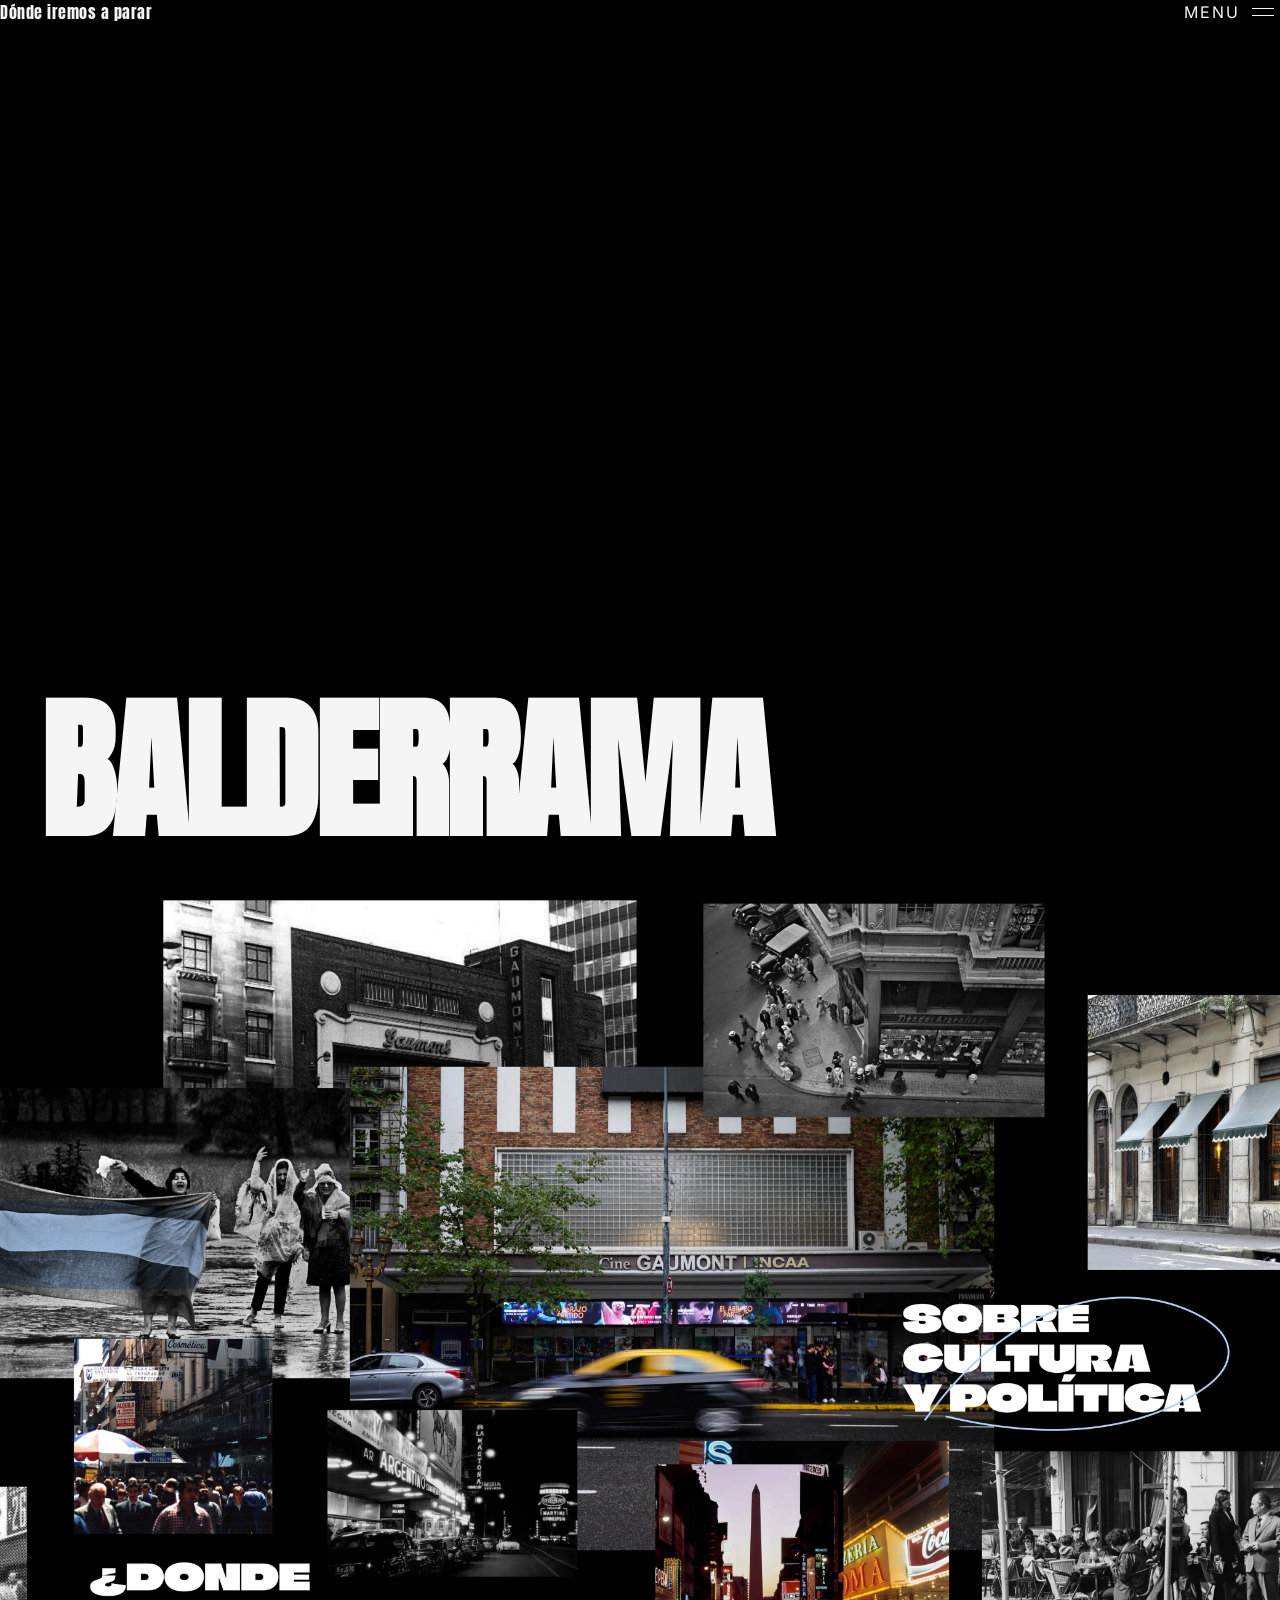
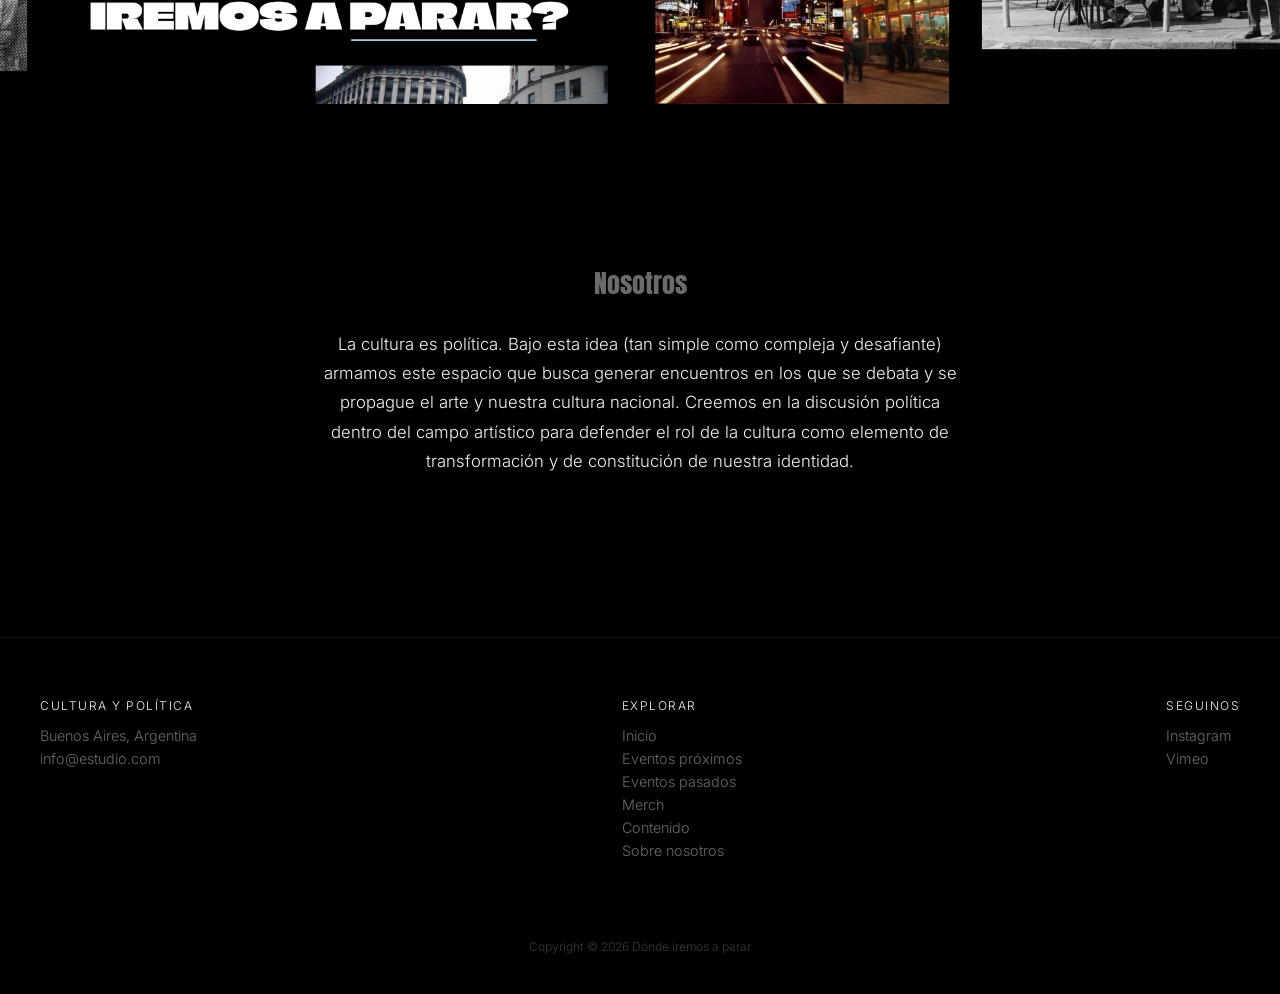
==== index.html @ 92a3eabf "no msg" ====
<!DOCTYPE html>
<html lang="es">
<head>
<meta charset="UTF-8">
<meta name="viewport" content="width=device-width, initial-scale=1">
<title>Estudio</title>
<link rel="stylesheet" href="tipografias.css">
<style>
  :root{
    --black: #000000;
    --white: #f5f5f5;
    --dim: #6b6b6b;
    --gutter: 2px;
  }

  *{ box-sizing: border-box; margin:0; padding:0; }

  html, body{
    background: var(--black);
    color: var(--white);
    font-family: var(--font-body);
    font-weight: 300;
  }

  a{ color: inherit; text-decoration: none; }

  /* ---------- hero ---------- */
  .hero{
    height: 100vh;
    display: flex;
    flex-direction: column;
    justify-content: flex-end;
    padding: 0 40px 60px;
    position: relative;
  }
  .hero-bg{
    position: absolute;
    inset: 0;
    background: #000000 url('PLACEHOLDER_HERO_IMAGE.jpg') center/cover no-repeat;
    opacity: 0.85;
  }
  .hero-bg::after{
    content: "";
    position: absolute;
    inset: 0;
    background: linear-gradient(180deg, rgba(0,0,0,0.1) 0%, rgba(0,0,0,0.85) 100%);
  }
  /* ---------- logo / h1 ---------- */
  .logo-hero{
    position: relative;
    font-family: var(--font-title);
    text-transform: uppercase;
    font-size: clamp(5rem, 12vw, 10rem);
    line-height: 0.9;
    letter-spacing: -0.02em;
    text-align: left;
    user-select: none;
  }

  /* ---------- projects grid ---------- */
  .grid{
    display: grid;
    grid-template-columns: repeat(2, 1fr);
    gap: var(--gutter);
    background: var(--black);
  }
  .grid.wide{
    grid-template-columns: repeat(3, 1fr);
  }

  .cell{
    position: relative;
    aspect-ratio: 16/9;
    overflow: hidden;
    background: #0a0a0a;
    cursor: pointer;
  }
  .cell.banner1{
    grid-column: 1 / -1;
    aspect-ratio: 4160/2612;
    cursor: default;
  }
  .cell.banner1 img{
    filter: none;
  }
  .cell.banner1:hover img{
    transform: none;
    filter: none;
  }
  .cell img{
    width: 100%;
    height: 100%;
    object-fit: cover;
    display: block;
    filter: grayscale(15%);
    transition: transform 0.6s ease, filter 0.6s ease;
  }
  .cell:hover img{
    transform: scale(1.03);
    filter: grayscale(0%);
  }
  .cell .caption{
    position: absolute;
    left: 0; right: 0; bottom: 0;
    padding: 20px 22px;
    background: linear-gradient(0deg, rgba(0,0,0,0.75) 0%, rgba(0,0,0,0) 70%);
    opacity: 0;
    transform: translateY(8px);
    transition: opacity 0.3s ease, transform 0.3s ease;
  }
  .cell:hover .caption{
    opacity: 1;
    transform: translateY(0);
  }
  .caption .title{
    font-weight: 500;
    font-size: 1rem;
  }
  .caption .sub{
    font-family: var(--font-body);
    font-style: italic;
    font-size: 0.9rem;
    color: var(--dim);
    margin-top: 2px;
  }

  /* ---------- about ---------- */
  .about{
    padding: 160px 40px;
    max-width: 720px;
    margin: 0 auto;
    text-align: center;
  }
  .about h2{
    font-family: var(--font-title);
    font-weight: 400;
    font-size: 1.6rem;
    margin-bottom: 28px;
    color: var(--dim);
  }
  .about p{
    font-size: 1.05rem;
    line-height: 1.75;
    font-weight: 300;
    color: var(--white);
  }

  @media (max-width: 700px){
    .grid, .grid.wide{ grid-template-columns: 1fr; }
    .hero{ padding: 0 20px 40px; }
  }
</style>
</head>
<body>

<site-header href="#"></site-header>
<site-menu home></site-menu>

<section class="hero">
  <div class="hero-bg"></div>
  <h1 class="logo-hero">BALDERRAMA</h1>
</section>

<section class="grid" id="work">
  <div class="cell banner1">
    <img src="images/Banner 1.jpeg" alt="">
  </div>
</section>

<section class="about" id="about">
  <h2>Nosotros</h2>
  <p>
    La cultura es política. Bajo esta idea (tan simple como compleja y desafiante)
    armamos este espacio que busca generar encuentros en los que se debata y se
    propague el arte y nuestra cultura nacional. Creemos en la discusión política
    dentro del campo artístico para defender el rol de la cultura como elemento
    de transformación y de constitución de nuestra identidad.
  </p>
</section>

<site-footer></site-footer>

<script src="components/site-header.js"></script>
<script src="components/site-menu.js"></script>
<script src="components/site-footer.js"></script>

</body>
</html>
---- tipografias.css ----
@import url('https://fonts.googleapis.com/css2?family=Anton&family=Inter:wght@300;400;500;700;900&display=swap');

/* Tipografías del sitio (AGENTS.md):
   - Anton: títulos y elementos del menú
   - Inter: todo lo demás
   Las fuentes se definen únicamente en este archivo; el resto del sitio lo importa
   y usa las variables --font-title / --font-body. */

:root{
  --font-title: 'Anton', 'Arial Black', sans-serif;
  --font-body: 'Inter', 'Arial', sans-serif;
}
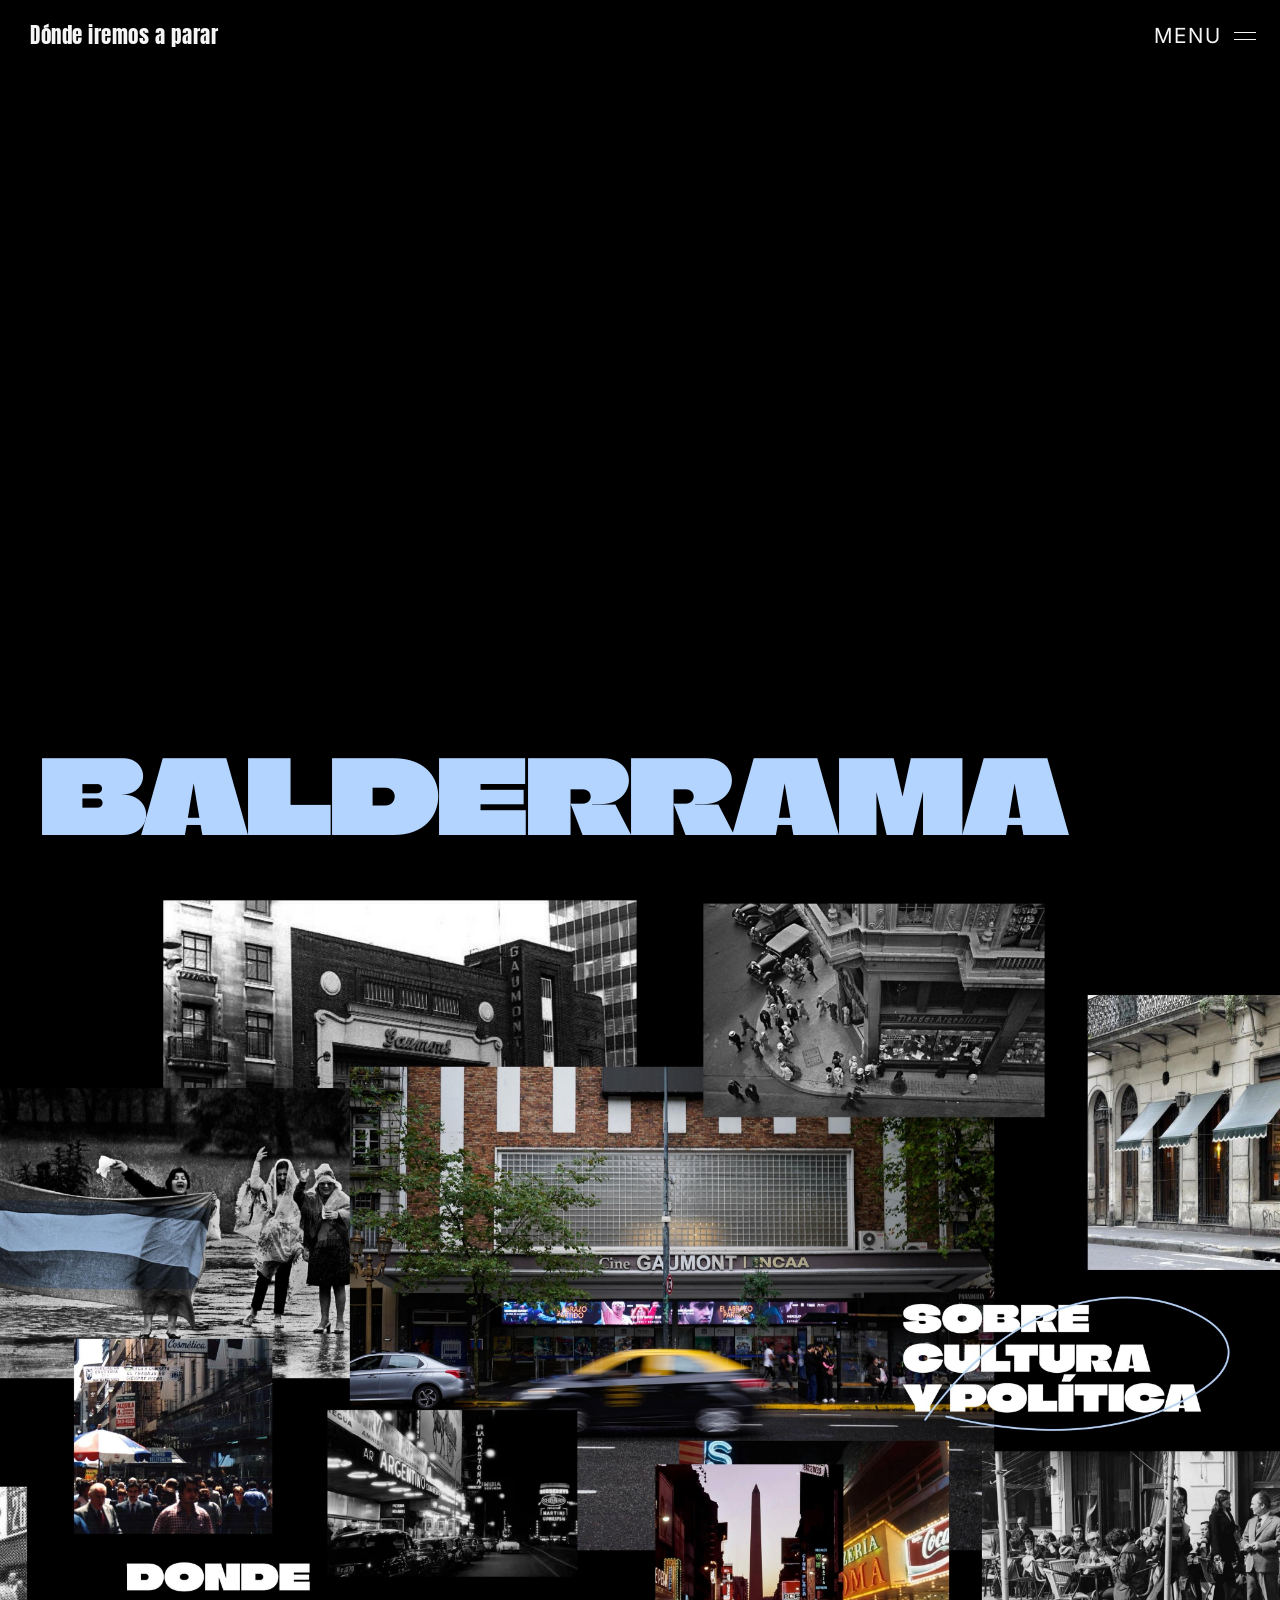
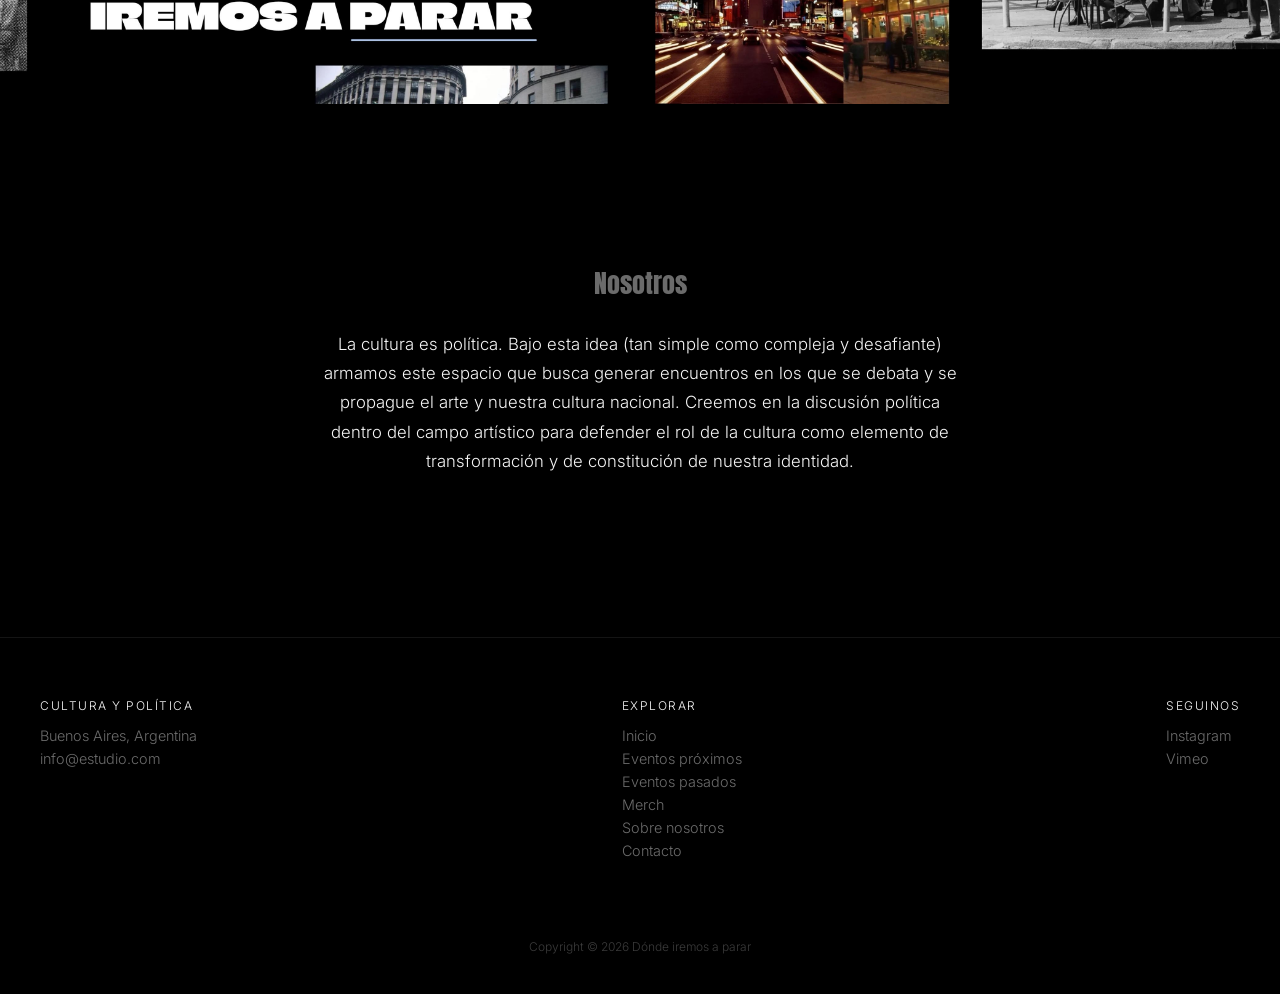
==== commit f7aef23f: "Push previo a que manden fotos" ====
--- a/index.html
+++ b/index.html
@@ -3,8 +3,9 @@
 <head>
 <meta charset="UTF-8">
 <meta name="viewport" content="width=device-width, initial-scale=1">
-<title>Estudio</title>
-<link rel="stylesheet" href="tipografias.css">
+<title></title>
+<link rel="stylesheet" href="texts/tipografias.css">
+<link rel="icon" type="image/jpeg" href="images/logo.jpg">
 <style>
   :root{
     --black: #000000;
@@ -48,13 +49,18 @@
   /* ---------- logo / h1 ---------- */
   .logo-hero{
     position: relative;
-    font-family: var(--font-title);
+    color: #B3D4FF;
+    font-family: var(--font-brand);
     text-transform: uppercase;
-    font-size: clamp(5rem, 12vw, 10rem);
+    font-size: clamp(8vw, 8vw, 8vw);
     line-height: 0.9;
     letter-spacing: -0.02em;
     text-align: left;
     user-select: none;
+  }
+  .logo-hero.pinned{
+    position: fixed;
+    z-index: 20;
   }
 
   /* ---------- projects grid ---------- */
@@ -151,38 +157,90 @@
   }
 </style>
 </head>
-<body>
+<body data-page="home">
 
 <site-header href="#"></site-header>
 <site-menu home></site-menu>
 
 <section class="hero">
   <div class="hero-bg"></div>
-  <h1 class="logo-hero">BALDERRAMA</h1>
+  <h1 class="logo-hero" data-text="pages.home.heroTitle"></h1>
 </section>
 
 <section class="grid" id="work">
   <div class="cell banner1">
-    <img src="images/Banner 1.jpeg" alt="">
+    <img src="images/Banner_1.jpeg" alt="">
   </div>
 </section>
 
 <section class="about" id="about">
-  <h2>Nosotros</h2>
-  <p>
-    La cultura es política. Bajo esta idea (tan simple como compleja y desafiante)
-    armamos este espacio que busca generar encuentros en los que se debata y se
-    propague el arte y nuestra cultura nacional. Creemos en la discusión política
-    dentro del campo artístico para defender el rol de la cultura como elemento
-    de transformación y de constitución de nuestra identidad.
-  </p>
+  <h2 data-text="pages.home.aboutTitle"></h2>
+  <p data-text="pages.home.aboutText"></p>
 </section>
 
 <site-footer></site-footer>
 
+<script src="texts/texts.js"></script>
+<script src="texts/apply-texts.js"></script>
 <script src="components/site-header.js"></script>
 <script src="components/site-menu.js"></script>
 <script src="components/site-footer.js"></script>
 
+<script>
+(function () {
+  'use strict';
+
+  var logo = document.querySelector('.logo-hero');
+  if (!logo) return;
+
+  var header = document.querySelector('site-header');
+  var pinned = false;
+  var startTop = null;
+  var topOffset = header ? header.getBoundingClientRect().bottom : 80;
+
+  function measure() {
+    if (pinned) return;
+    startTop = logo.offsetTop;
+    if (startTop == null || startTop <= 0) return;
+    topOffset = header ? header.getBoundingClientRect().bottom : 80;
+    var left = getComputedStyle(logo.parentElement).paddingLeft;
+    logo.dataset.left = left;
+  }
+
+  function update() {
+    if (startTop == null) measure();
+    if (startTop == null) return;
+    var pinFrom = startTop - topOffset;
+    if (window.scrollY >= pinFrom) {
+      if (!pinned) {
+        logo.classList.add('pinned');
+        logo.style.top = topOffset + 'px';
+        logo.style.left = logo.dataset.left;
+        pinned = true;
+      }
+    } else if (pinned) {
+      logo.classList.remove('pinned');
+      logo.style.cssText = '';
+      pinned = false;
+      startTop = null;
+      measure();
+    }
+  }
+
+  window.addEventListener('scroll', update, { passive: true });
+  window.addEventListener('resize', function () {
+    startTop = null;
+    update();
+  });
+  if (document.fonts && document.fonts.ready) {
+    document.fonts.ready.then(function () {
+      startTop = null;
+      update();
+    });
+  }
+  update();
+})();
+</script>
+
 </body>
 </html>
--- a/texts/tipografias.css
+++ b/texts/tipografias.css
@@ -0,0 +1,20 @@
+@import url('https://fonts.googleapis.com/css2?family=Climate+Crisis&family=Anton&family=Inter:wght@300;400;500;700;900&display=swap');
+
+/* Tipografías del sitio (AGENTS.md):
+   - Anton: títulos y elementos del menú
+   - Inter: todo lo demás
+   - Climate Crisis: marca/brand. Variable font con un único eje YEAR (1979–2050).
+     Licencia: SIL OFL 1.1 (ver images/OFL.txt).
+     Uso: font-family: var(--font-brand);
+          font-variation-settings: 'YEAR' var(--brand-year);
+   Las fuentes se definen únicamente en este archivo; el resto del sitio lo importa
+   y usa las variables --font-title / --font-body / --font-brand. */
+
+:root{
+  --font-title: 'Anton', 'Arial Black', sans-serif;
+  --font-body: 'Inter', 'Arial', sans-serif;
+  --font-brand: 'Climate Crisis', sans-serif;
+
+  /* Climate Crisis — eje variable YEAR: rango 1979–2050 (default 2000). */
+  --brand-year: 2000;
+}
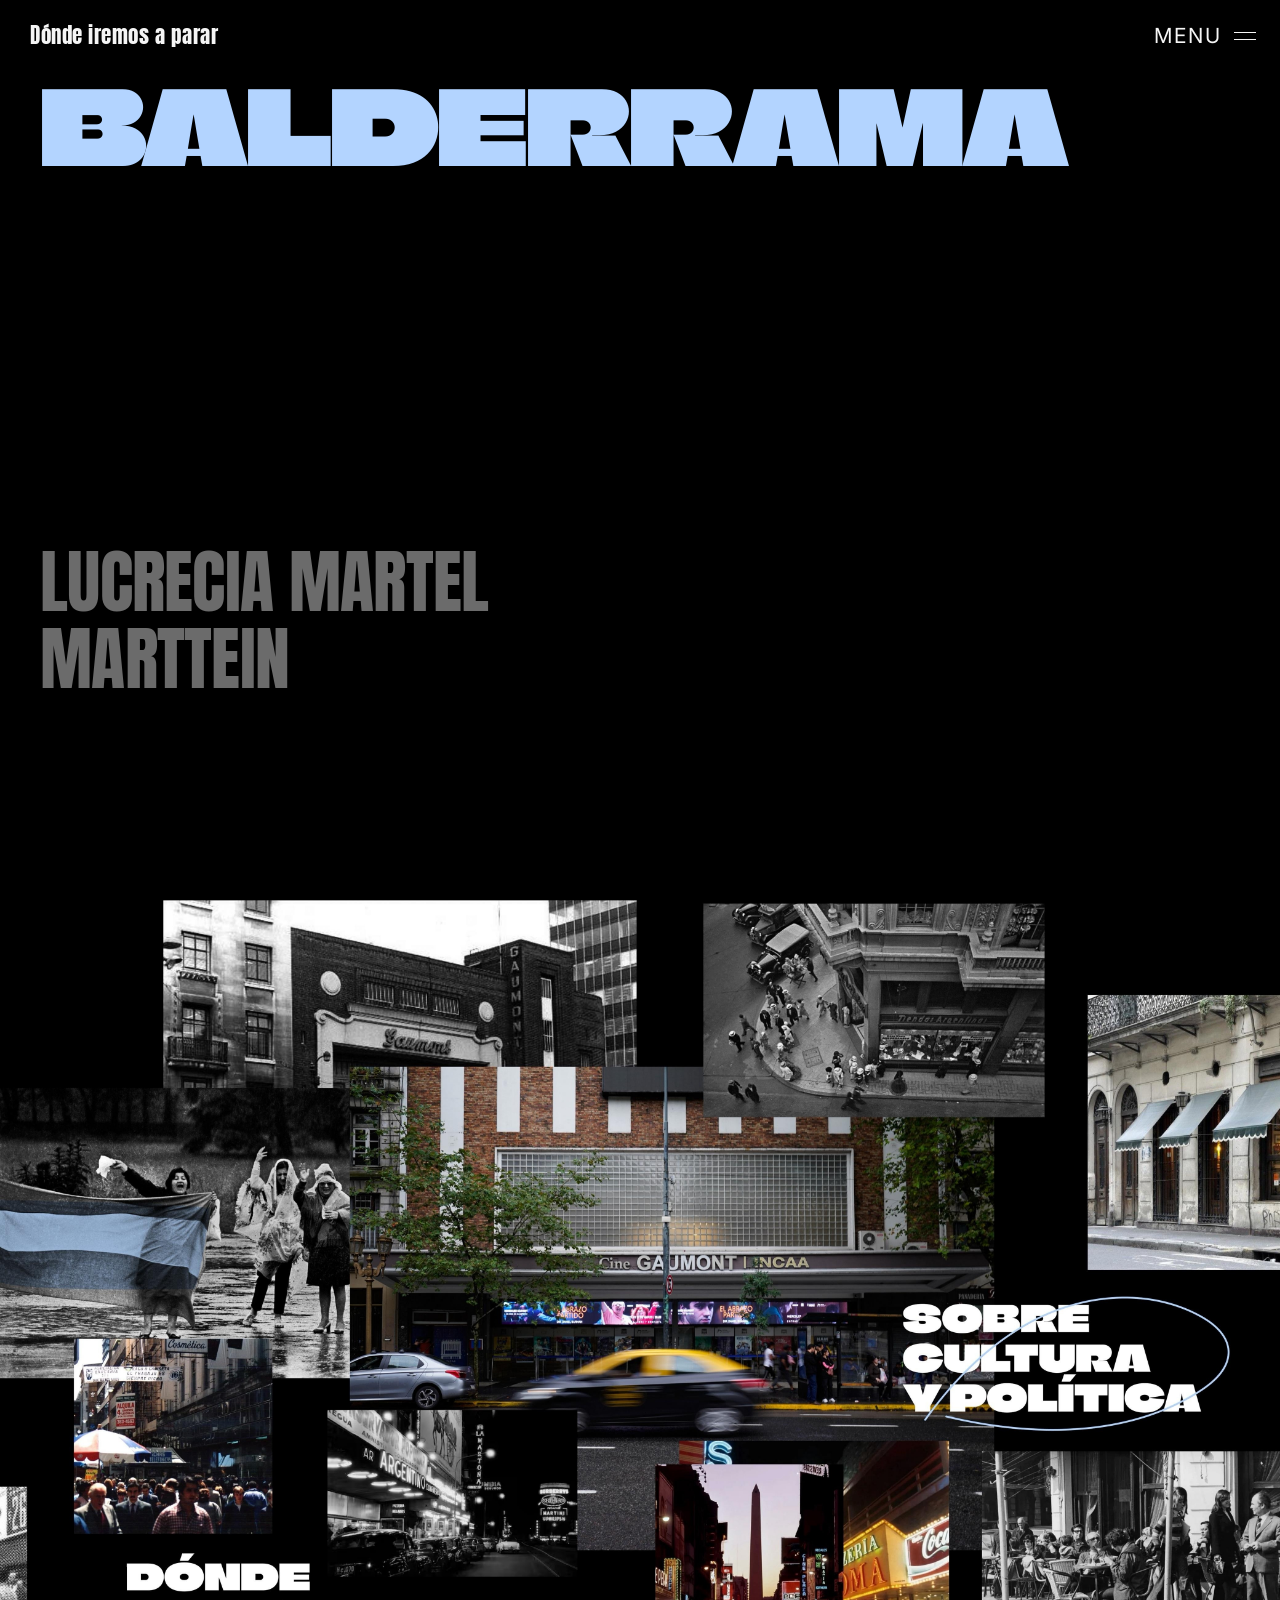
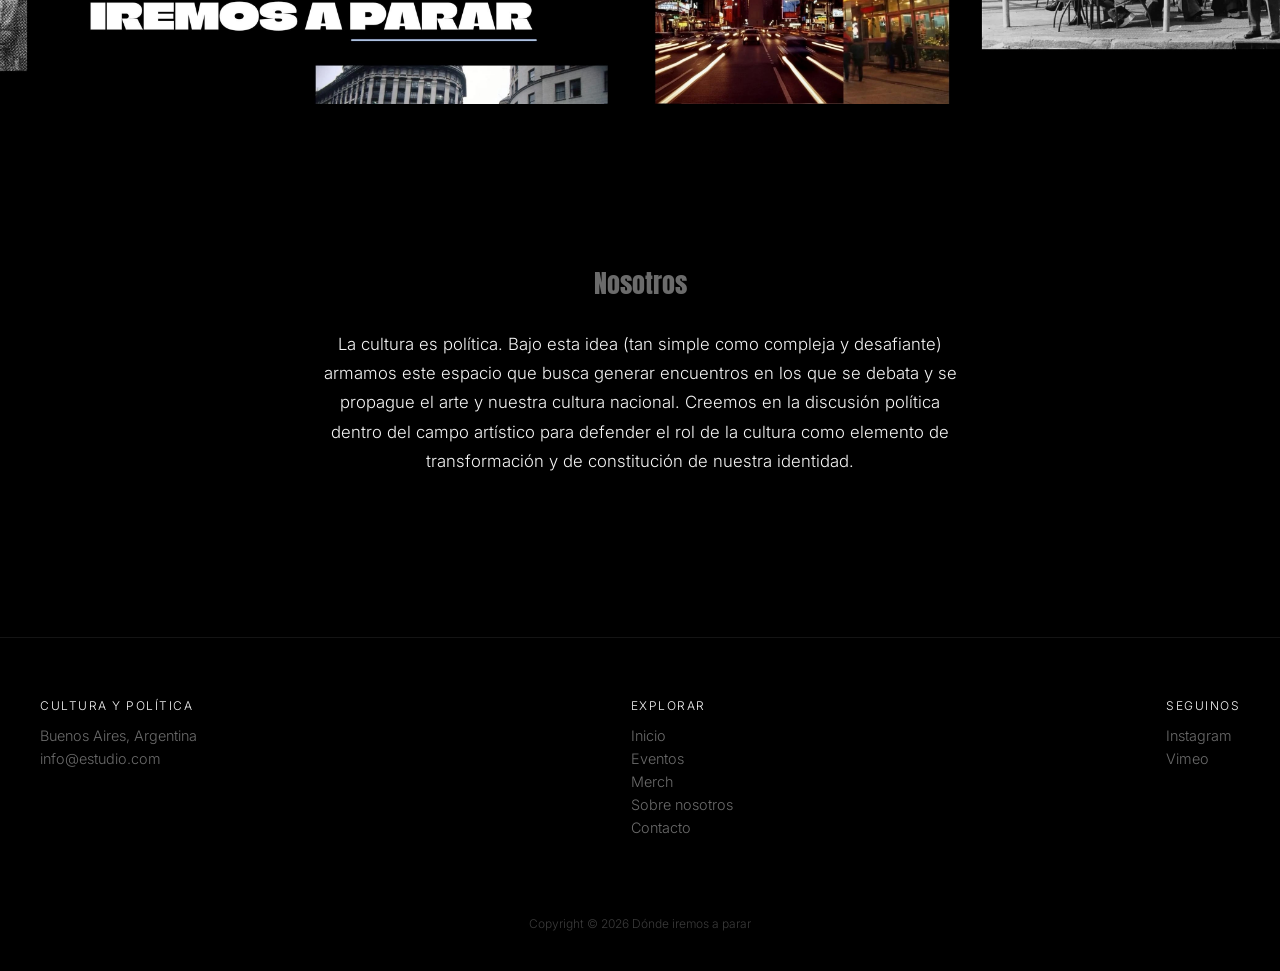
==== commit 3edf93b4: "no msg" ====
--- a/index.html
+++ b/index.html
@@ -30,8 +30,8 @@
     height: 100vh;
     display: flex;
     flex-direction: column;
-    justify-content: flex-end;
-    padding: 0 40px 60px;
+    justify-content: flex-start;
+    padding: calc(var(--header-h, 100px) + 28px) 40px 60px;
     position: relative;
   }
   .hero-bg{
@@ -49,6 +49,7 @@
   /* ---------- logo / h1 ---------- */
   .logo-hero{
     position: relative;
+    z-index: 2;
     color: #B3D4FF;
     font-family: var(--font-brand);
     text-transform: uppercase;
@@ -63,6 +64,68 @@
     z-index: 20;
   }
 
+  /* ---------- featured titles ---------- */
+  .featured{
+    position: relative;
+    z-index: 2;
+    margin-top: 260px;
+  }
+  .featured-media{
+    position: absolute;
+    inset: 0;
+    z-index: 1;
+    overflow: hidden;
+    pointer-events: none;
+  }
+  .featured-media img{
+    position: absolute;
+    inset: 0;
+    width: 100%;
+    height: 100%;
+    object-fit: cover;
+    opacity: 0;
+    transform: scale(1.05);
+    transition: opacity 0.5s ease, transform 1.2s ease;
+  }
+  .featured-media img.is-active{
+    opacity: 1;
+    transform: scale(1);
+  }
+  .featured-media::after{
+    content: "";
+    position: absolute;
+    inset: 0;
+    background: linear-gradient(90deg, rgba(0,0,0,0.75) 0%, rgba(0,0,0,0.3) 60%, rgba(0,0,0,0.45) 100%);
+  }
+  .featured-titles{
+    list-style: none;
+    display: flex;
+    flex-direction: column;
+    align-items: flex-start;
+    justify-content: center;
+    gap: 10px;
+    min-height: 42vh;
+  }
+  .featured-titles a{
+    display: block;
+    font-family: var(--font-title);
+    text-transform: uppercase;
+    font-size: clamp(2.2rem, 5.5vw, 5.5rem);
+    line-height: 0.95;
+    letter-spacing: -0.01em;
+    color: var(--dim);
+    transition: color 0.3s ease, transform 0.4s ease;
+  }
+  .featured-titles li.is-active a,
+  .featured-titles a:hover,
+  .featured-titles a:focus-visible{
+    color: var(--white);
+    transform: translateX(10px);
+  }
+  .featured-titles a:focus-visible{
+    color: #B3D4FF;
+  }
+
   /* ---------- projects grid ---------- */
   .grid{
     display: grid;
@@ -153,18 +216,30 @@
 
   @media (max-width: 700px){
     .grid, .grid.wide{ grid-template-columns: 1fr; }
-    .hero{ padding: 0 20px 40px; }
+    .hero{ padding: calc(var(--header-h, 100px) + 24px) 20px 40px; }
+    .featured-titles a{ font-size: clamp(2rem, 11vw, 3rem); }
   }
 </style>
 </head>
 <body data-page="home">
 
 <site-header href="#"></site-header>
-<site-menu home></site-menu>
+<site-menu></site-menu>
 
 <section class="hero">
   <div class="hero-bg"></div>
+  <div class="featured-media">
+    <img src="images/contenido_Lucrecia_Martel_1.jpg" alt="">
+    <img src="images/contenido_Marttein_3.jpg" alt="">
+  </div>
   <h1 class="logo-hero" data-text="pages.home.heroTitle"></h1>
+
+  <section class="featured" id="destacados">
+    <ul class="featured-titles">
+      <li><a href="eventos.html#lucrecia-martel">Lucrecia Martel</a></li>
+      <li><a href="eventos.html#marttein">Marttein</a></li>
+    </ul>
+  </section>
 </section>
 
 <section class="grid" id="work">
@@ -197,6 +272,13 @@
   var pinned = false;
   var startTop = null;
   var topOffset = header ? header.getBoundingClientRect().bottom : 80;
+
+  function syncHeaderHeight() {
+    if (!header) return;
+    document.documentElement.style.setProperty('--header-h', header.offsetHeight + 'px');
+  }
+
+  syncHeaderHeight();
 
   function measure() {
     if (pinned) return;
@@ -229,6 +311,7 @@
 
   window.addEventListener('scroll', update, { passive: true });
   window.addEventListener('resize', function () {
+    syncHeaderHeight();
     startTop = null;
     update();
   });
@@ -242,5 +325,33 @@
 })();
 </script>
 
+<script>
+(function () {
+  'use strict';
+
+  var hero = document.querySelector('.hero');
+  var list = hero && hero.querySelector('.featured-titles');
+  if (!list) return;
+
+  var items = list.querySelectorAll('li');
+  var slides = hero.querySelectorAll('.featured-media img');
+
+  function show(i) {
+    slides.forEach(function (slide, n) { slide.classList.toggle('is-active', n === i); });
+    items.forEach(function (item, n) { item.classList.toggle('is-active', n === i); });
+  }
+
+  items.forEach(function (item, i) {
+    item.addEventListener('mouseenter', function () { show(i); });
+    item.addEventListener('mouseleave', function () { show(-1); });
+    item.querySelector('a').addEventListener('focus', function () { show(i); });
+  });
+
+  list.addEventListener('focusout', function (ev) {
+    if (!list.contains(ev.relatedTarget)) show(-1);
+  });
+})();
+</script>
+
 </body>
 </html>
--- a/texts/tipografias.css
+++ b/texts/tipografias.css
@@ -3,10 +3,7 @@
 /* Tipografías del sitio (AGENTS.md):
    - Anton: títulos y elementos del menú
    - Inter: todo lo demás
-   - Climate Crisis: marca/brand. Variable font con un único eje YEAR (1979–2050).
-     Licencia: SIL OFL 1.1 (ver images/OFL.txt).
-     Uso: font-family: var(--font-brand);
-          font-variation-settings: 'YEAR' var(--brand-year);
+   - Climate Crisis: marca/brand (variable font, axis: YEAR)
    Las fuentes se definen únicamente en este archivo; el resto del sitio lo importa
    y usa las variables --font-title / --font-body / --font-brand. */
 
@@ -14,7 +11,4 @@
   --font-title: 'Anton', 'Arial Black', sans-serif;
   --font-body: 'Inter', 'Arial', sans-serif;
   --font-brand: 'Climate Crisis', sans-serif;
-
-  /* Climate Crisis — eje variable YEAR: rango 1979–2050 (default 2000). */
-  --brand-year: 2000;
 }
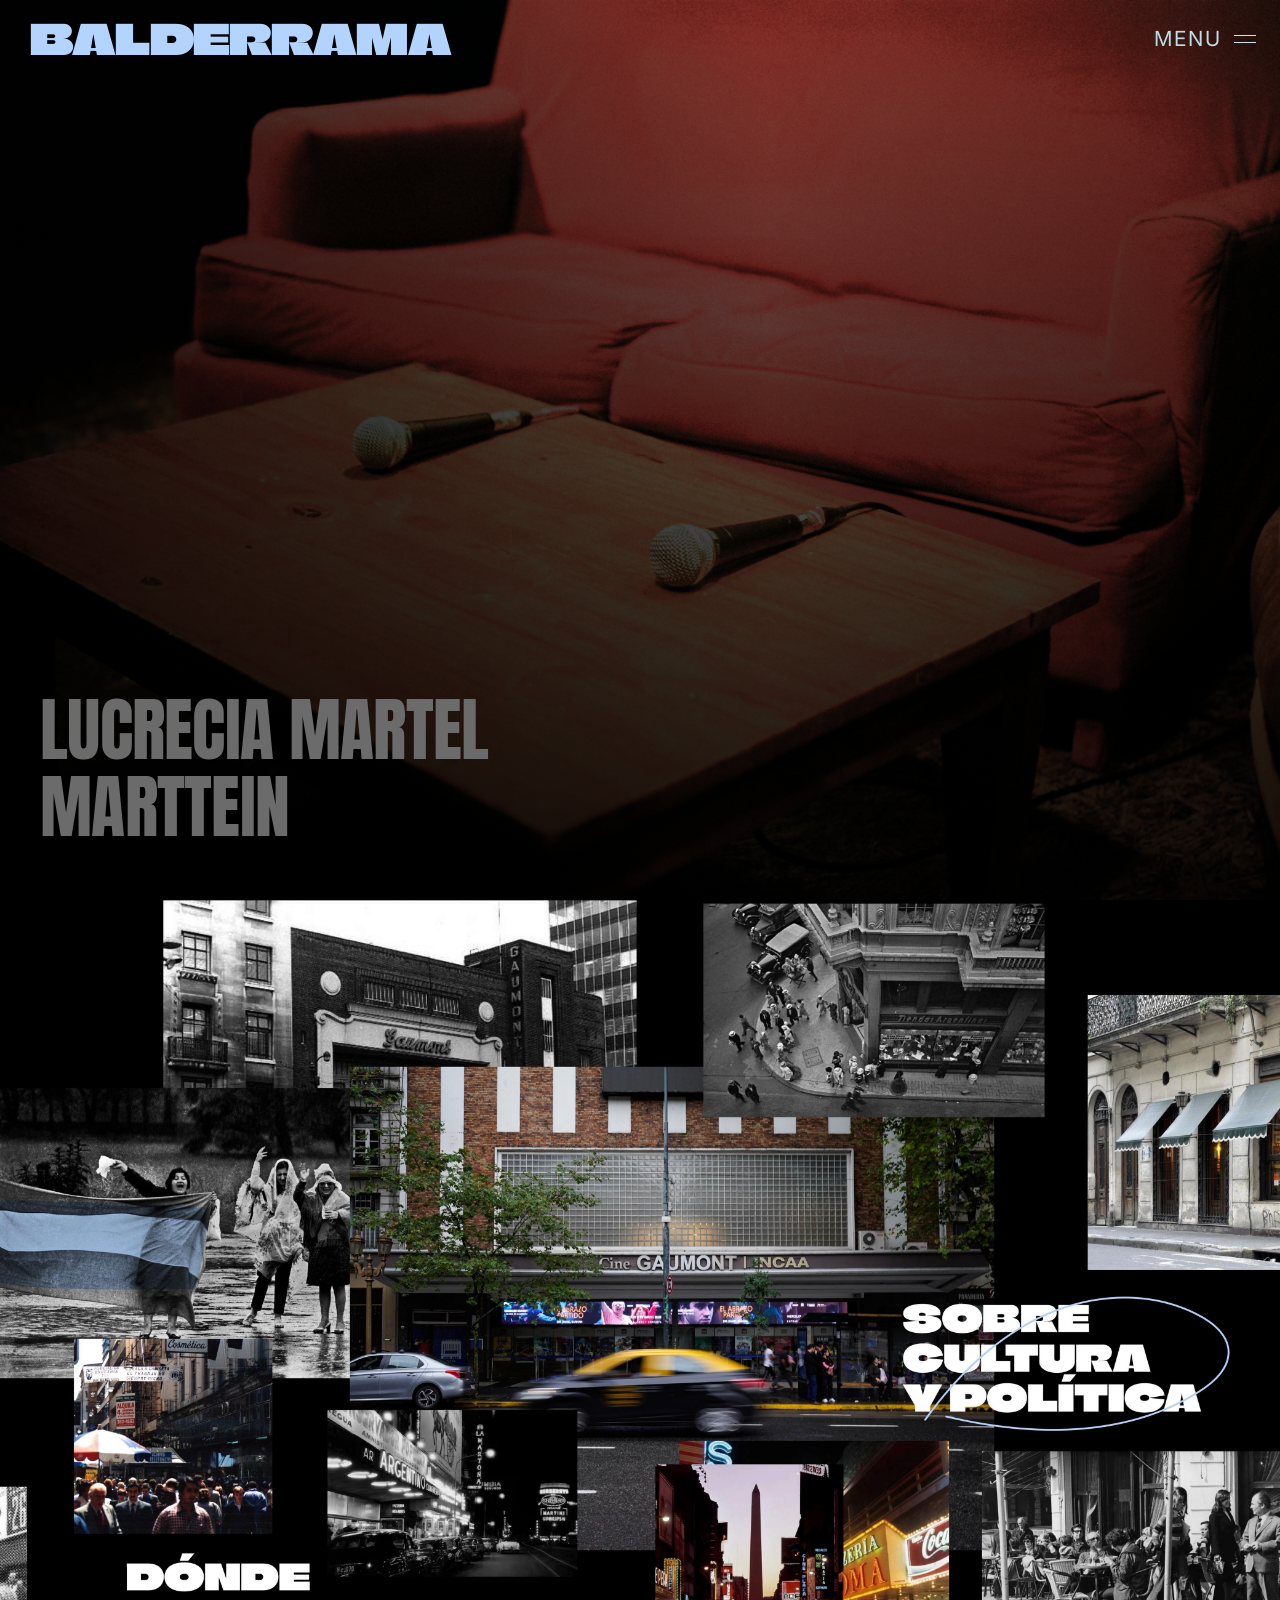
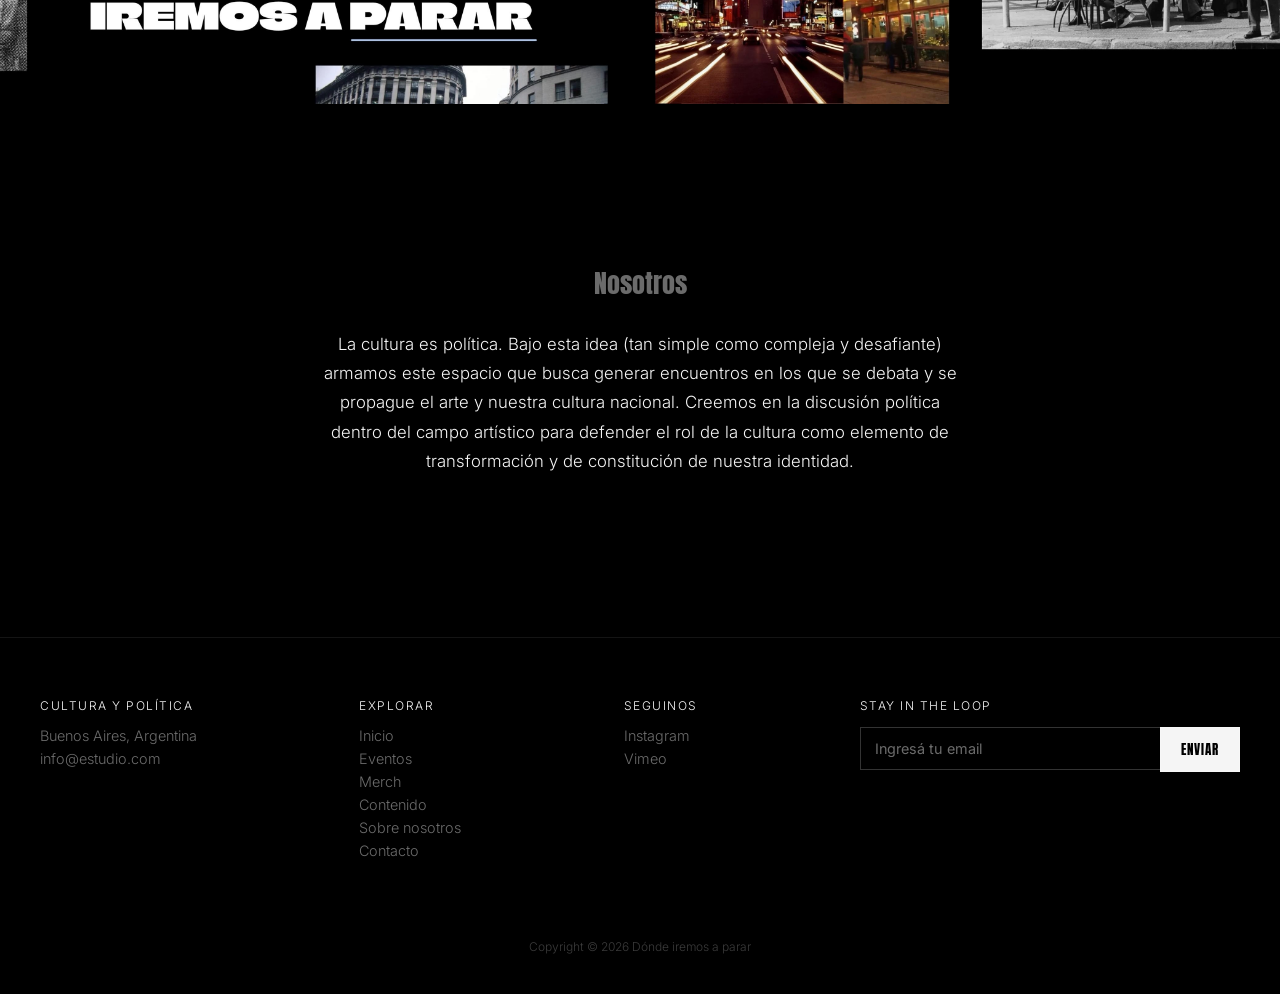
==== commit bc645109: "Cambios post entrega de imagenes" ====
--- a/index.html
+++ b/index.html
@@ -30,14 +30,14 @@
     height: 100vh;
     display: flex;
     flex-direction: column;
-    justify-content: flex-start;
+    justify-content: flex-end;
     padding: calc(var(--header-h, 100px) + 28px) 40px 60px;
     position: relative;
   }
   .hero-bg{
     position: absolute;
     inset: 0;
-    background: #000000 url('PLACEHOLDER_HERO_IMAGE.jpg') center/cover no-repeat;
+    background: #000000 url('images/Contenido_Marttein_1.jpeg') center/cover no-repeat;
     opacity: 0.85;
   }
   .hero-bg::after{
@@ -46,29 +46,11 @@
     inset: 0;
     background: linear-gradient(180deg, rgba(0,0,0,0.1) 0%, rgba(0,0,0,0.85) 100%);
   }
-  /* ---------- logo / h1 ---------- */
-  .logo-hero{
-    position: relative;
-    z-index: 2;
-    color: #B3D4FF;
-    font-family: var(--font-brand);
-    text-transform: uppercase;
-    font-size: clamp(8vw, 8vw, 8vw);
-    line-height: 0.9;
-    letter-spacing: -0.02em;
-    text-align: left;
-    user-select: none;
-  }
-  .logo-hero.pinned{
-    position: fixed;
-    z-index: 20;
-  }
-
   /* ---------- featured titles ---------- */
   .featured{
     position: relative;
     z-index: 2;
-    margin-top: 260px;
+    margin-top: 0;
   }
   .featured-media{
     position: absolute;
@@ -104,7 +86,7 @@
     align-items: flex-start;
     justify-content: center;
     gap: 10px;
-    min-height: 42vh;
+    min-height: 0;
   }
   .featured-titles a{
     display: block;
@@ -229,10 +211,9 @@
 <section class="hero">
   <div class="hero-bg"></div>
   <div class="featured-media">
-    <img src="images/contenido_Lucrecia_Martel_1.jpg" alt="">
-    <img src="images/contenido_Marttein_3.jpg" alt="">
+    <img src="images/Contenido_Lucrecia_6.jpeg" alt="">
+    <img src="images/Contenido_Marttein_4.jpeg" alt="">
   </div>
-  <h1 class="logo-hero" data-text="pages.home.heroTitle"></h1>
 
   <section class="featured" id="destacados">
     <ul class="featured-titles">
@@ -265,13 +246,7 @@
 (function () {
   'use strict';
 
-  var logo = document.querySelector('.logo-hero');
-  if (!logo) return;
-
   var header = document.querySelector('site-header');
-  var pinned = false;
-  var startTop = null;
-  var topOffset = header ? header.getBoundingClientRect().bottom : 80;
 
   function syncHeaderHeight() {
     if (!header) return;
@@ -279,49 +254,7 @@
   }
 
   syncHeaderHeight();
-
-  function measure() {
-    if (pinned) return;
-    startTop = logo.offsetTop;
-    if (startTop == null || startTop <= 0) return;
-    topOffset = header ? header.getBoundingClientRect().bottom : 80;
-    var left = getComputedStyle(logo.parentElement).paddingLeft;
-    logo.dataset.left = left;
-  }
-
-  function update() {
-    if (startTop == null) measure();
-    if (startTop == null) return;
-    var pinFrom = startTop - topOffset;
-    if (window.scrollY >= pinFrom) {
-      if (!pinned) {
-        logo.classList.add('pinned');
-        logo.style.top = topOffset + 'px';
-        logo.style.left = logo.dataset.left;
-        pinned = true;
-      }
-    } else if (pinned) {
-      logo.classList.remove('pinned');
-      logo.style.cssText = '';
-      pinned = false;
-      startTop = null;
-      measure();
-    }
-  }
-
-  window.addEventListener('scroll', update, { passive: true });
-  window.addEventListener('resize', function () {
-    syncHeaderHeight();
-    startTop = null;
-    update();
-  });
-  if (document.fonts && document.fonts.ready) {
-    document.fonts.ready.then(function () {
-      startTop = null;
-      update();
-    });
-  }
-  update();
+  window.addEventListener('resize', syncHeaderHeight);
 })();
 </script>
 
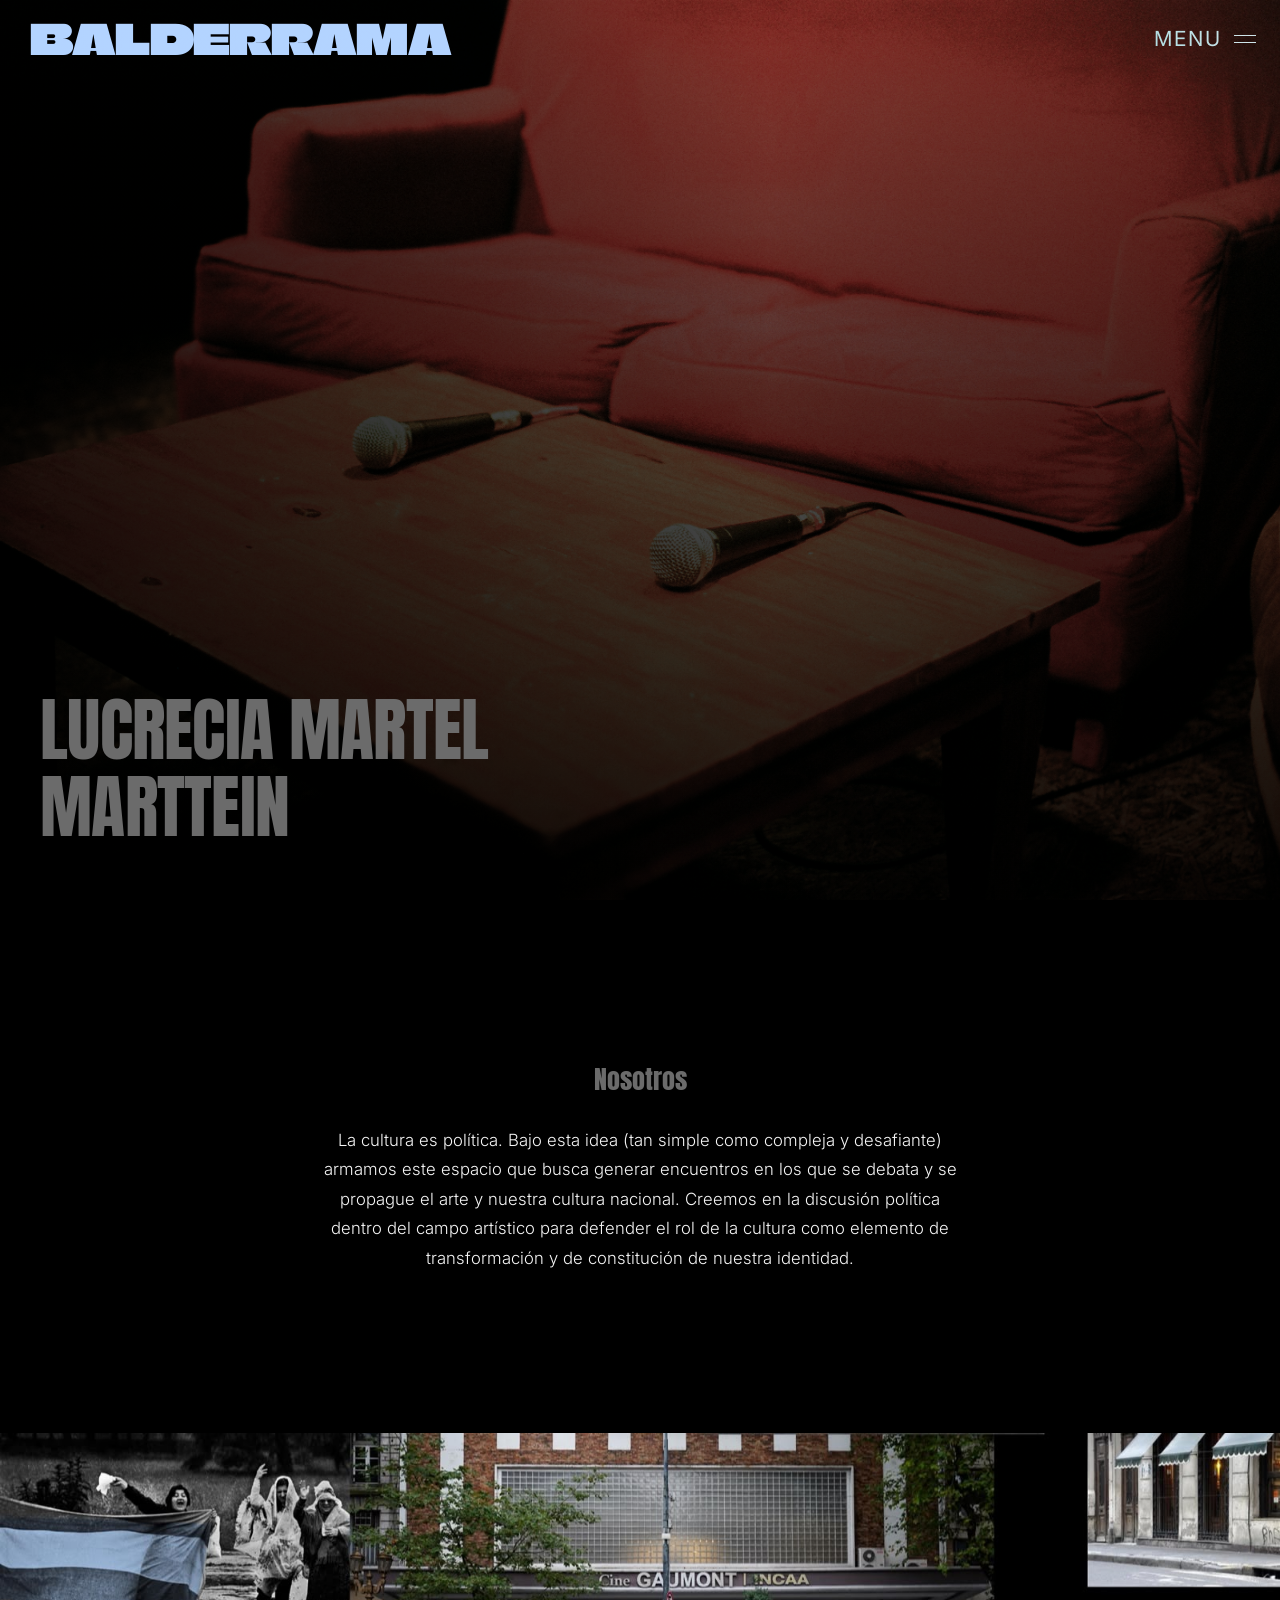
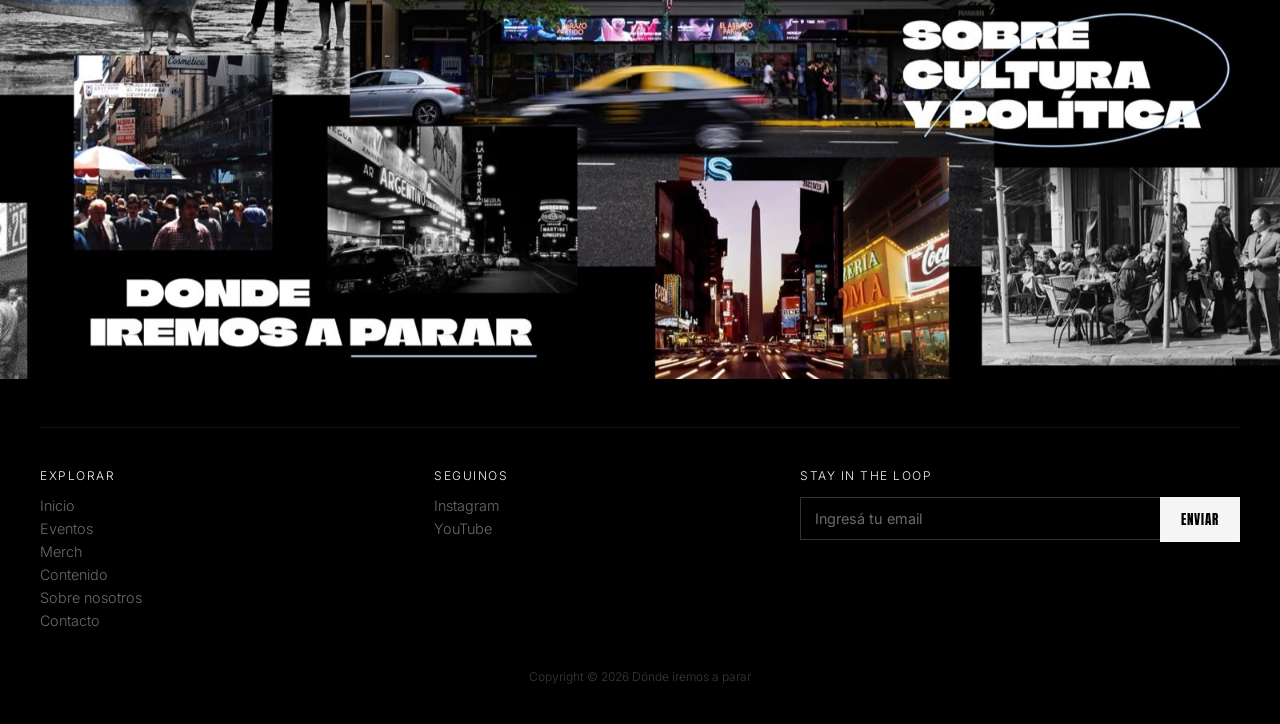
==== commit 225c832e: "Cambios para primera reunion" ====
--- a/index.html
+++ b/index.html
@@ -22,12 +22,25 @@
     font-family: var(--font-body);
     font-weight: 300;
   }
+  /* El hero mide 100vw para cubrir la barra de scroll: se recorta el desborde
+     lateral. `clip` (y no `hidden`) no crea un contenedor de scroll, asi que no
+     afecta al header, al menu ni a 100svh. */
+  html{ overflow-x: clip; }
 
   a{ color: inherit; text-decoration: none; }
 
   /* ---------- hero ---------- */
+  /* El fondo se mide contra 100vw y no contra el ancho del contenido: asi la
+     barra de scroll vertical no deja una franja negra del lado derecho. */
+  .hero-bg,
+  .featured-media{
+    width: 100vw;
+    left: 50%;
+    transform: translateX(-50%);
+  }
   .hero{
-    height: 100vh;
+    min-height: 100vh;
+    min-height: 100svh;
     display: flex;
     flex-direction: column;
     justify-content: flex-end;
@@ -36,7 +49,8 @@
   }
   .hero-bg{
     position: absolute;
-    inset: 0;
+    top: 0;
+    bottom: 0;
     background: #000000 url('images/Contenido_Marttein_1.jpeg') center/cover no-repeat;
     opacity: 0.85;
   }
@@ -54,7 +68,8 @@
   }
   .featured-media{
     position: absolute;
-    inset: 0;
+    top: 0;
+    bottom: 0;
     z-index: 1;
     overflow: hidden;
     pointer-events: none;
@@ -99,7 +114,6 @@
     transition: color 0.3s ease, transform 0.4s ease;
   }
   .featured-titles li.is-active a,
-  .featured-titles a:hover,
   .featured-titles a:focus-visible{
     color: var(--white);
     transform: translateX(10px);
@@ -107,72 +121,19 @@
   .featured-titles a:focus-visible{
     color: #B3D4FF;
   }
-
-  /* ---------- projects grid ---------- */
-  .grid{
-    display: grid;
-    grid-template-columns: repeat(2, 1fr);
-    gap: var(--gutter);
-    background: var(--black);
-  }
-  .grid.wide{
-    grid-template-columns: repeat(3, 1fr);
-  }
-
-  .cell{
-    position: relative;
-    aspect-ratio: 16/9;
-    overflow: hidden;
-    background: #0a0a0a;
-    cursor: pointer;
-  }
-  .cell.banner1{
-    grid-column: 1 / -1;
-    aspect-ratio: 4160/2612;
-    cursor: default;
-  }
-  .cell.banner1 img{
-    filter: none;
-  }
-  .cell.banner1:hover img{
-    transform: none;
-    filter: none;
-  }
-  .cell img{
-    width: 100%;
-    height: 100%;
-    object-fit: cover;
-    display: block;
-    filter: grayscale(15%);
-    transition: transform 0.6s ease, filter 0.6s ease;
-  }
-  .cell:hover img{
-    transform: scale(1.03);
-    filter: grayscale(0%);
-  }
-  .cell .caption{
-    position: absolute;
-    left: 0; right: 0; bottom: 0;
-    padding: 20px 22px;
-    background: linear-gradient(0deg, rgba(0,0,0,0.75) 0%, rgba(0,0,0,0) 70%);
-    opacity: 0;
-    transform: translateY(8px);
-    transition: opacity 0.3s ease, transform 0.3s ease;
-  }
-  .cell:hover .caption{
-    opacity: 1;
-    transform: translateY(0);
-  }
-  .caption .title{
-    font-weight: 500;
-    font-size: 1rem;
-  }
-  .caption .sub{
-    font-family: var(--font-body);
-    font-style: italic;
-    font-size: 0.9rem;
-    color: var(--dim);
-    margin-top: 2px;
+  /* El hover solo en dispositivos con cursor real: en touch queda pegado
+     despues del tap. El feedback de toque va por :active. */
+  @media (hover: hover) and (pointer: fine){
+    .featured-titles a:hover{
+      color: var(--white);
+      transform: translateX(10px);
+    }
+  }
+  @media (hover: none){
+    .featured-titles a:active{
+      color: var(--white);
+      transform: translateX(10px);
+    }
   }
 
   /* ---------- about ---------- */
@@ -197,9 +158,32 @@
   }
 
   @media (max-width: 700px){
-    .grid, .grid.wide{ grid-template-columns: 1fr; }
+    /* En vertical la foto de escritorio recorta mal: va una sola para celular. */
+    .hero-bg{
+      background-image: url('images/Inicio_background_phone.jpg');
+    }
     .hero{ padding: calc(var(--header-h, 100px) + 24px) 20px 40px; }
     .featured-titles a{ font-size: clamp(2rem, 11vw, 3rem); }
+    .about{ padding: 72px 20px; }
+    /* En vertical los titulos se apoyan abajo: el velo tiene que ir vertical. */
+    .featured-media::after{
+      background: linear-gradient(180deg, rgba(0,0,0,0.2) 0%, rgba(0,0,0,0.75) 100%);
+    }
+  }
+
+  /* Tablet: titulos mas chicos para que respiren. */
+  @media (min-width: 701px) and (max-width: 900px){
+    .hero{ padding: calc(var(--header-h, 100px) + 24px) 28px 48px; }
+    .featured-titles a{ font-size: clamp(2.2rem, 7vw, 3.6rem); }
+    .about{ padding: 96px 28px; }
+  }
+
+  /* Celular apaisado: entra muy poco alto, asi que todo se achica. */
+  @media (max-height: 500px) and (orientation: landscape){
+    .hero{ padding: calc(var(--header-h, 90px) + 16px) 24px 28px; }
+    .featured-titles a{ font-size: clamp(1.6rem, 6vw, 2.4rem); }
+    .about{ padding: 56px 24px; }
+    .about h2{ font-size: 1.3rem; margin-bottom: 18px; }
   }
 </style>
 </head>
@@ -223,12 +207,6 @@
   </section>
 </section>
 
-<section class="grid" id="work">
-  <div class="cell banner1">
-    <img src="images/Banner_1.jpeg" alt="">
-  </div>
-</section>
-
 <section class="about" id="about">
   <h2 data-text="pages.home.aboutTitle"></h2>
   <p data-text="pages.home.aboutText"></p>
@@ -246,26 +224,14 @@
 (function () {
   'use strict';
 
-  var header = document.querySelector('site-header');
-
-  function syncHeaderHeight() {
-    if (!header) return;
-    document.documentElement.style.setProperty('--header-h', header.offsetHeight + 'px');
-  }
-
-  syncHeaderHeight();
-  window.addEventListener('resize', syncHeaderHeight);
-})();
-</script>
-
-<script>
-(function () {
-  'use strict';
-
   var hero = document.querySelector('.hero');
   var list = hero && hero.querySelector('.featured-titles');
   if (!list) return;
 
+  // Los nombres son links a eventos.html: en touch el tap navega, asi que no hay
+  // momento de mostrar el swap. En esos dispositivos el hero queda con .hero-bg.
+  if (!window.matchMedia('(hover: hover) and (pointer: fine)').matches) return;
+
   var items = list.querySelectorAll('li');
   var slides = hero.querySelectorAll('.featured-media img');
 
@@ -275,8 +241,8 @@
   }
 
   items.forEach(function (item, i) {
-    item.addEventListener('mouseenter', function () { show(i); });
-    item.addEventListener('mouseleave', function () { show(-1); });
+    item.addEventListener('pointerenter', function () { show(i); });
+    item.addEventListener('pointerleave', function () { show(-1); });
     item.querySelector('a').addEventListener('focus', function () { show(i); });
   });
 
--- a/texts/tipografias.css
+++ b/texts/tipografias.css
@@ -11,4 +11,30 @@
   --font-title: 'Anton', 'Arial Black', sans-serif;
   --font-body: 'Inter', 'Arial', sans-serif;
   --font-brand: 'Climate Crisis', sans-serif;
+}
+
+/* Sin esto iOS Safari infla el texto solo al rotar o en viewports angostos. */
+html{
+  -webkit-text-size-adjust: 100%;
+  text-size-adjust: 100%;
+}
+
+/* Scrollbar oscuro y angosto: el track compite con el negro del fondo y sobre
+   todo con el hero a sangre, donde una barra clara deja una franja visible. */
+html{
+  scrollbar-width: thin;
+  scrollbar-color: #2a2a2a #000000;
+}
+::-webkit-scrollbar{
+  width: 8px;
+  height: 8px;
+}
+::-webkit-scrollbar-track{
+  background: #000000;
+}
+::-webkit-scrollbar-thumb{
+  background: #2a2a2a;
+}
+::-webkit-scrollbar-thumb:hover{
+  background: #3a3a3a;
 }
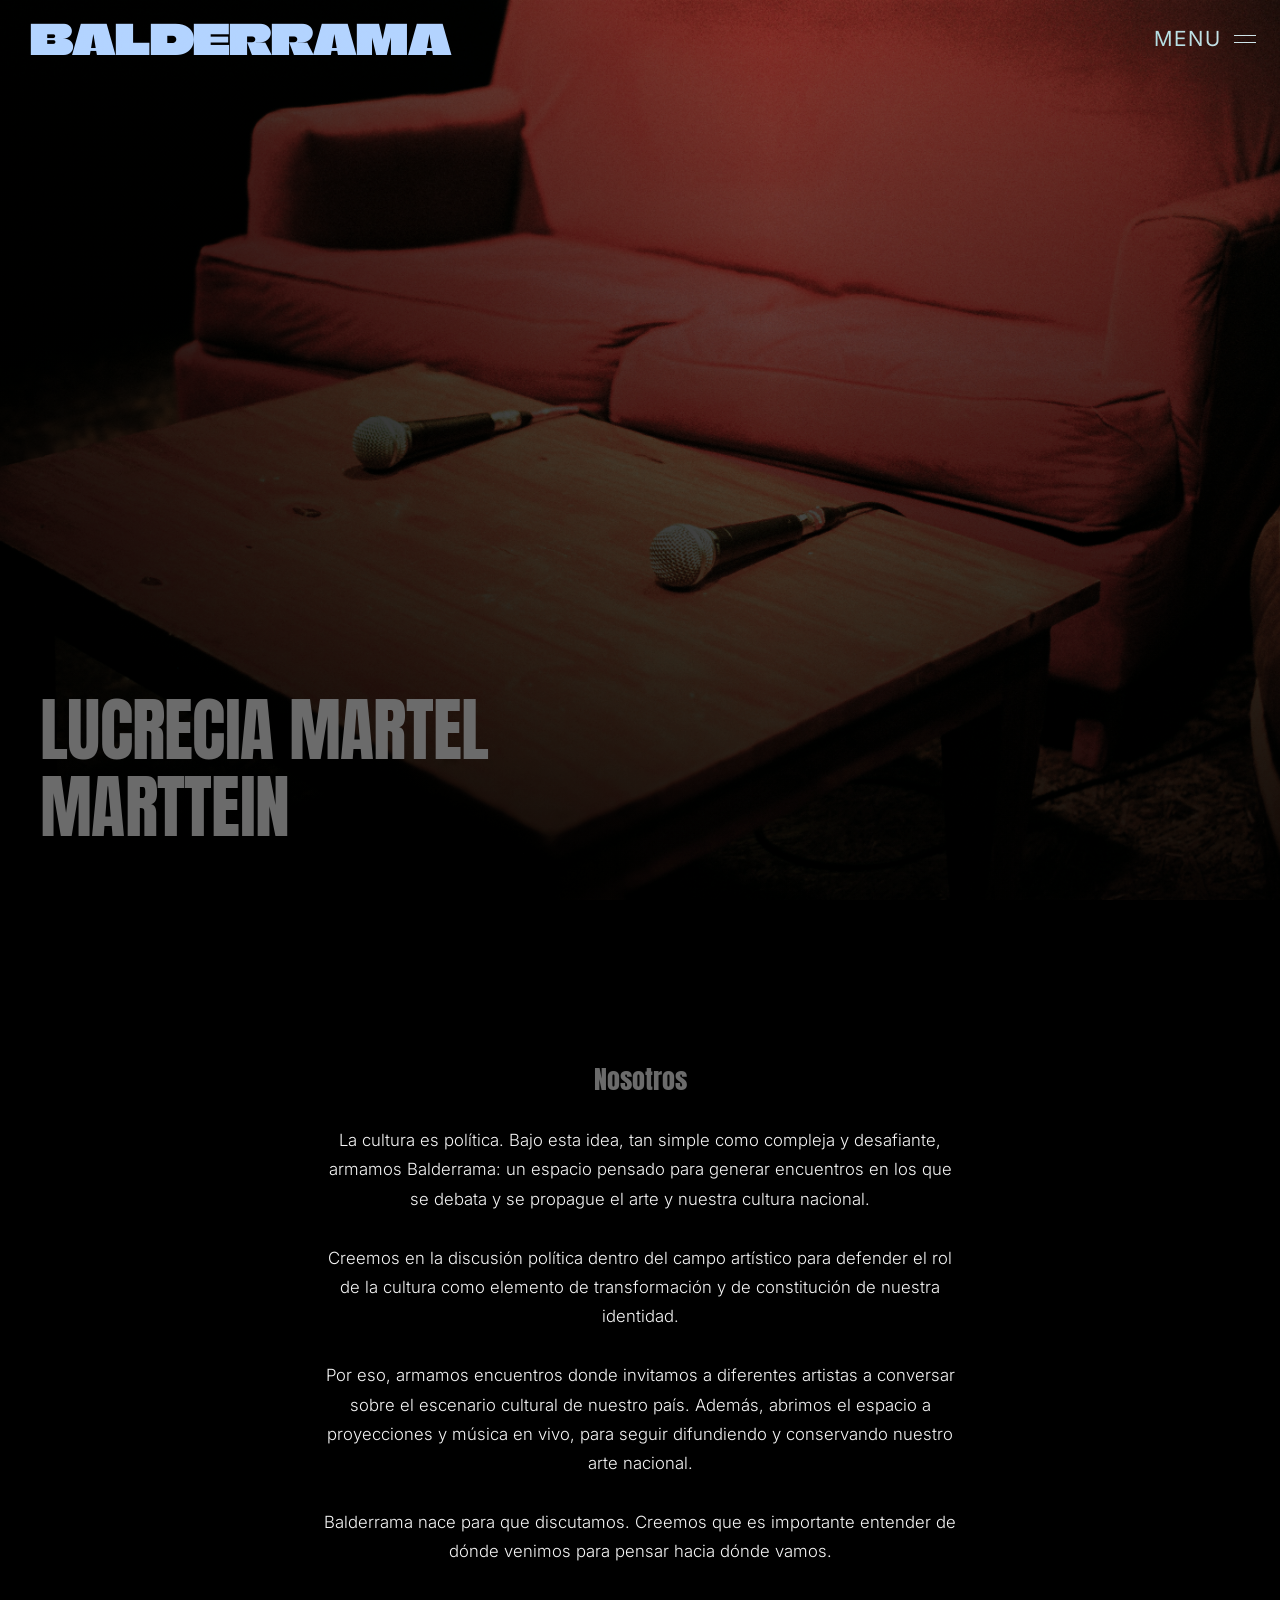
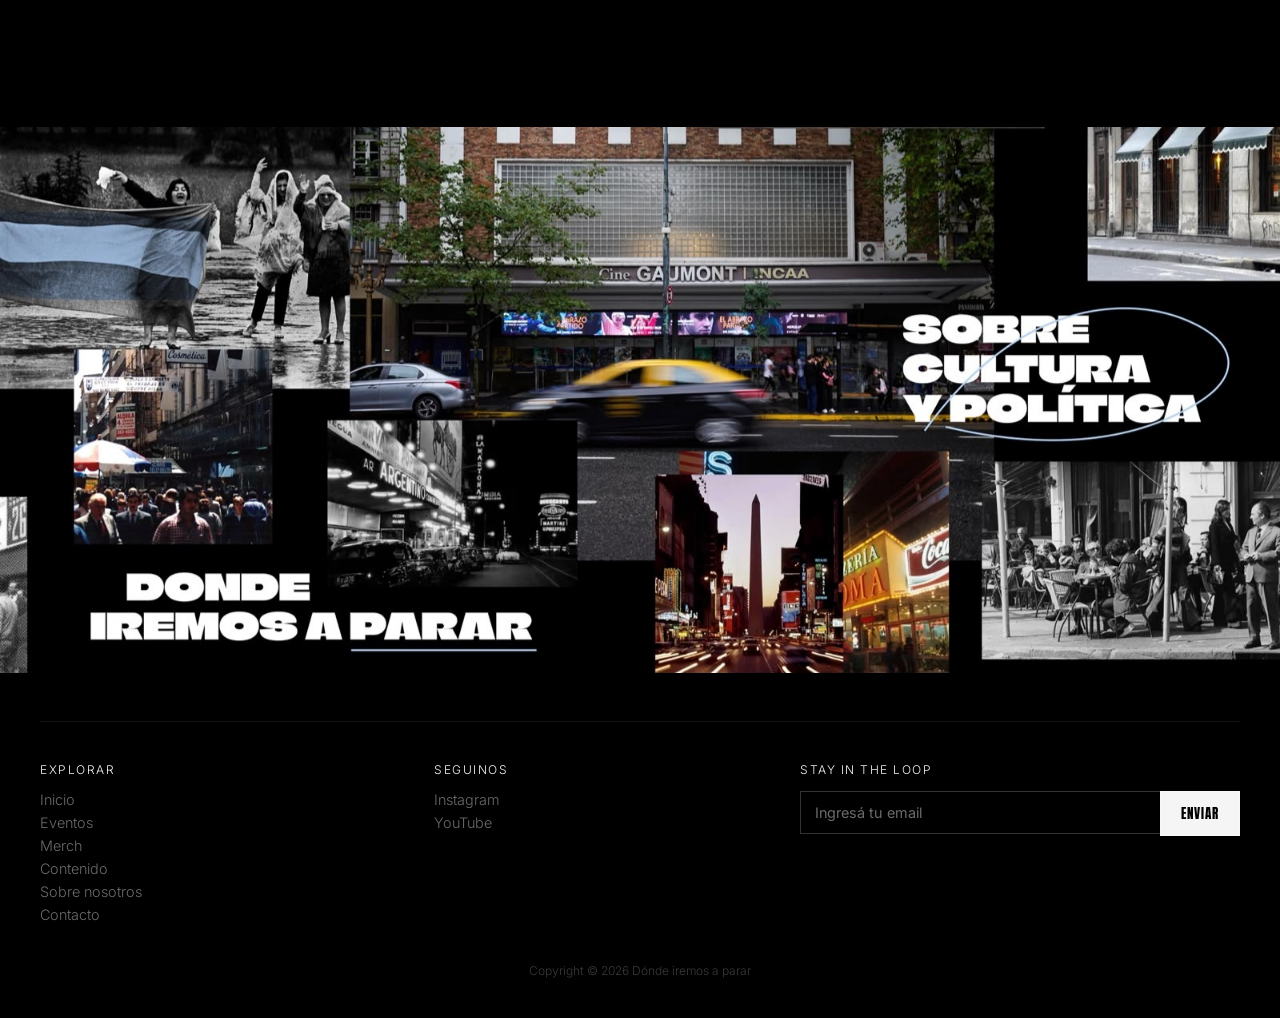
==== commit 7832e3c0: "cambios pre primera publicacion, falta merch" ====
--- a/index.html
+++ b/index.html
@@ -209,7 +209,7 @@
 
 <section class="about" id="about">
   <h2 data-text="pages.home.aboutTitle"></h2>
-  <p data-text="pages.home.aboutText"></p>
+  <p data-html="pages.home.aboutText"></p>
 </section>
 
 <site-footer></site-footer>
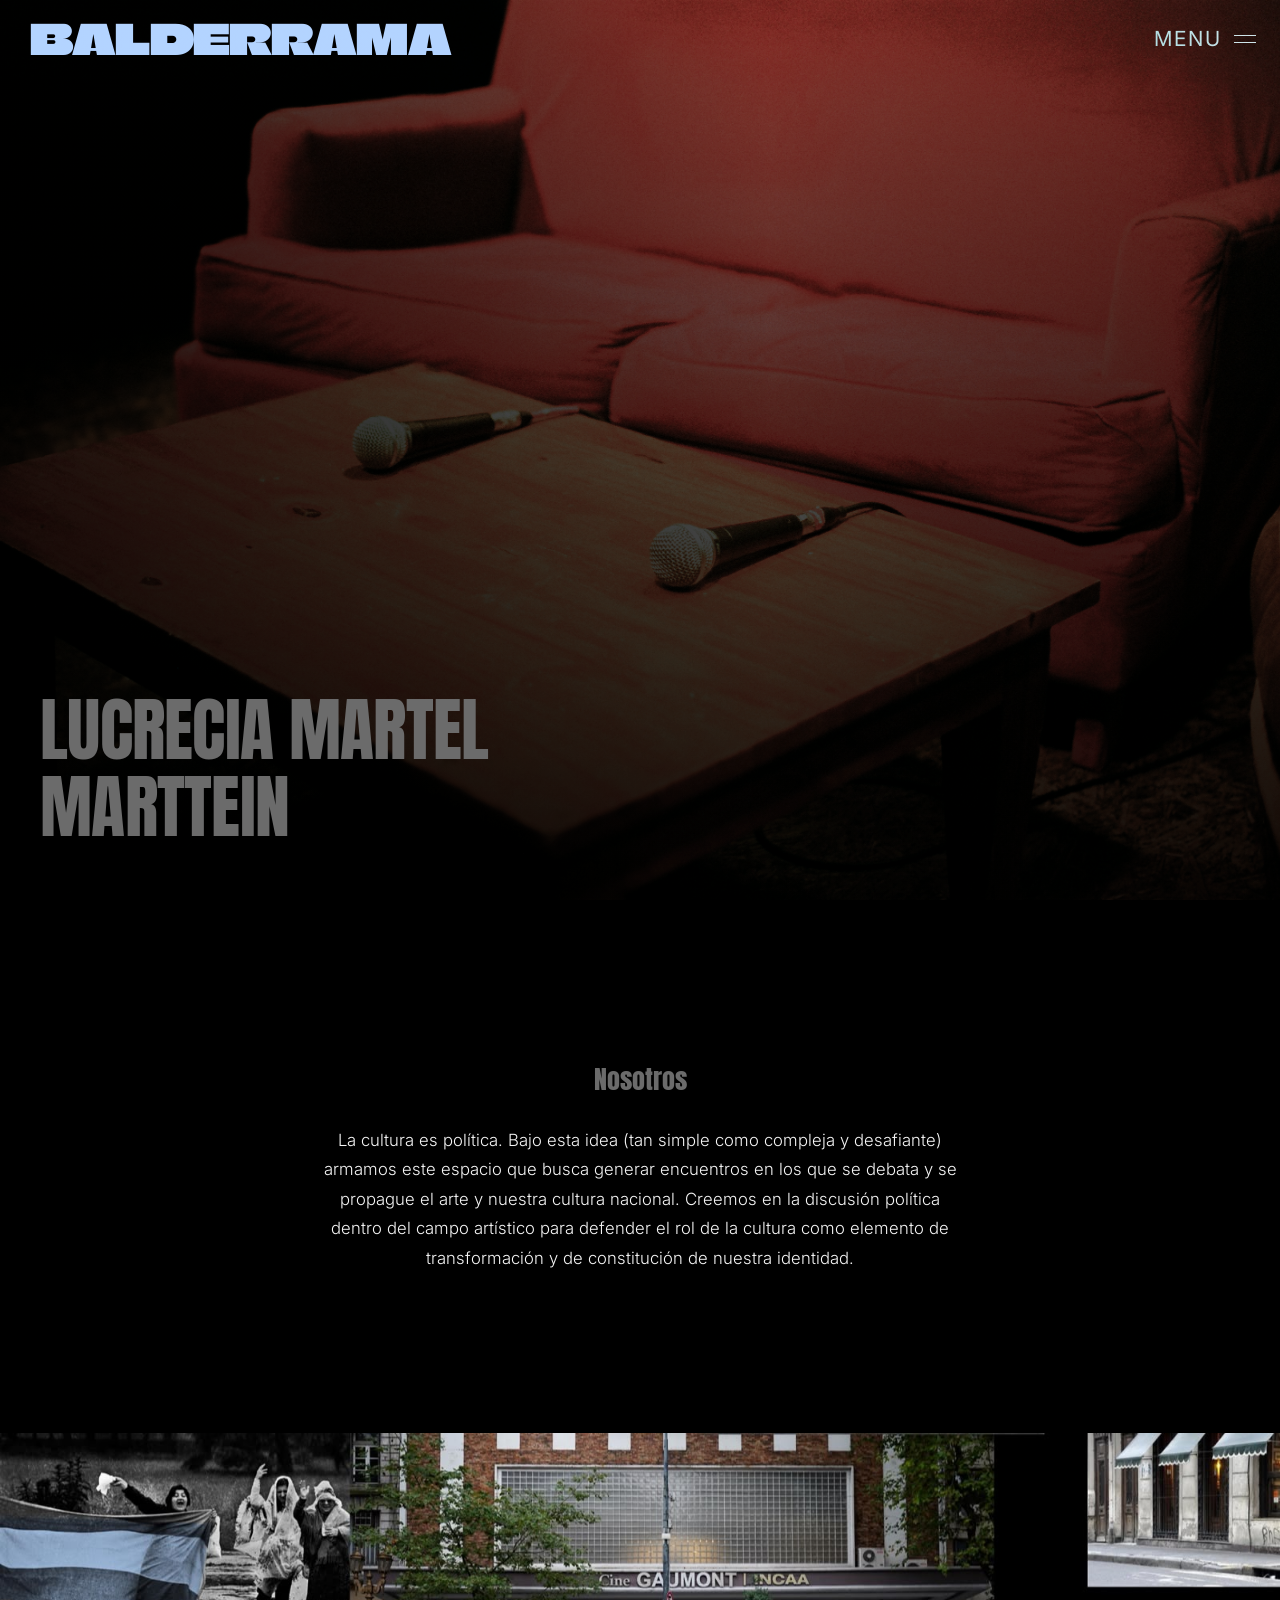
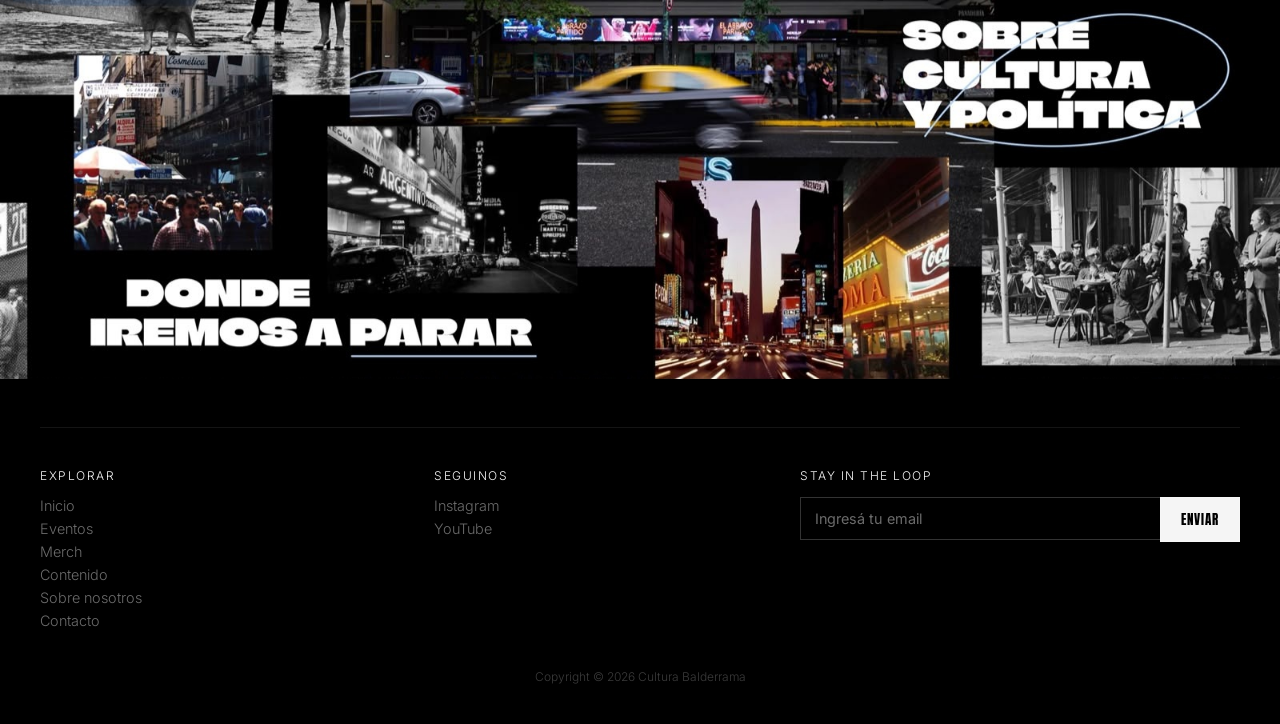
==== commit b2390f92: "correcciones" ====
--- a/index.html
+++ b/index.html
@@ -195,8 +195,8 @@
 <section class="hero">
   <div class="hero-bg"></div>
   <div class="featured-media">
-    <img src="images/Contenido_Lucrecia_6.jpeg" alt="">
-    <img src="images/Contenido_Marttein_4.jpeg" alt="">
+    <img data-src="images/miniaturas/Contenido_Lucrecia_6.jpg" alt="">
+    <img data-src="images/miniaturas/Contenido_Marttein_4.jpg" alt="">
   </div>
 
   <section class="featured" id="destacados">
@@ -235,6 +235,13 @@
   var items = list.querySelectorAll('li');
   var slides = hero.querySelectorAll('.featured-media img');
 
+  // Las fotos del swap solo se piden en devices con cursor: en el celu quedan
+  // sin src y no se descargan (el fondo lo cubre .hero-bg).
+  slides.forEach(function (slide) {
+    var src = slide.getAttribute('data-src');
+    if (src) slide.src = src;
+  });
+
   function show(i) {
     slides.forEach(function (slide, n) { slide.classList.toggle('is-active', n === i); });
     items.forEach(function (item, n) { item.classList.toggle('is-active', n === i); });
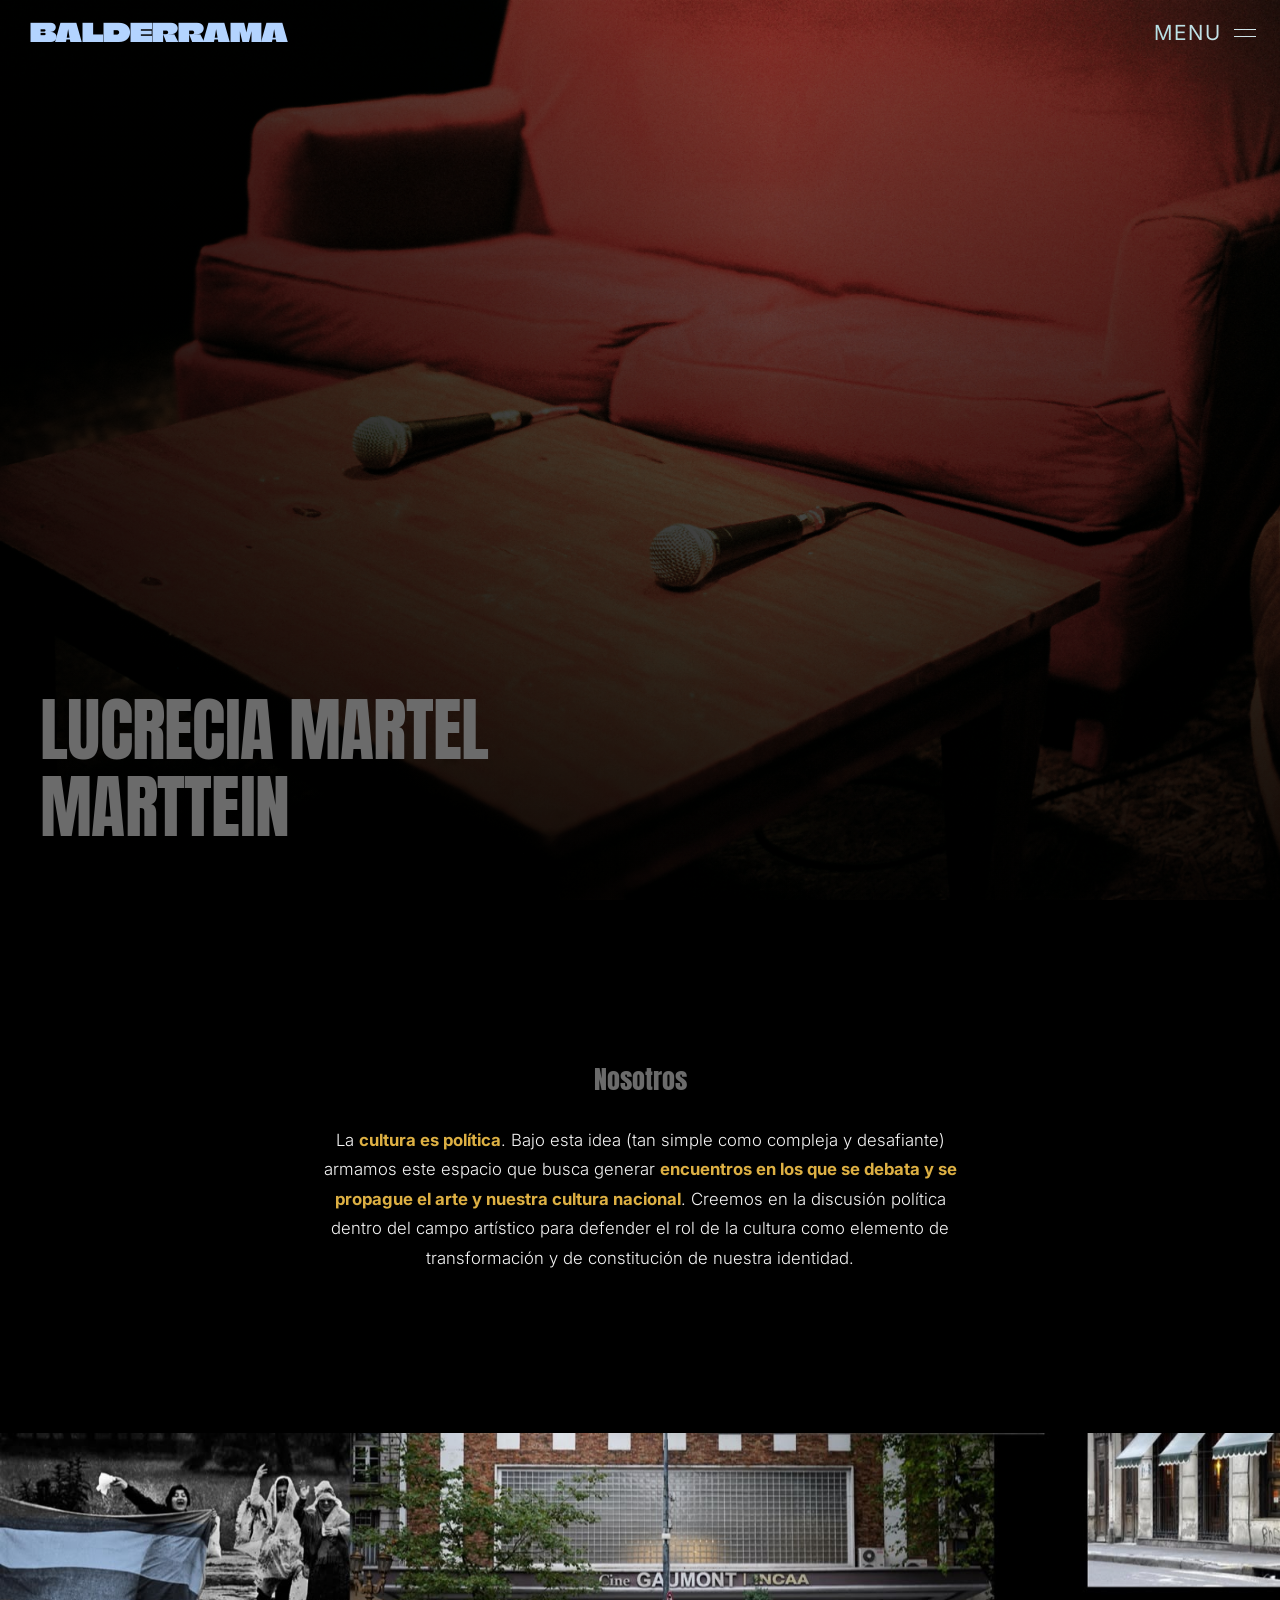
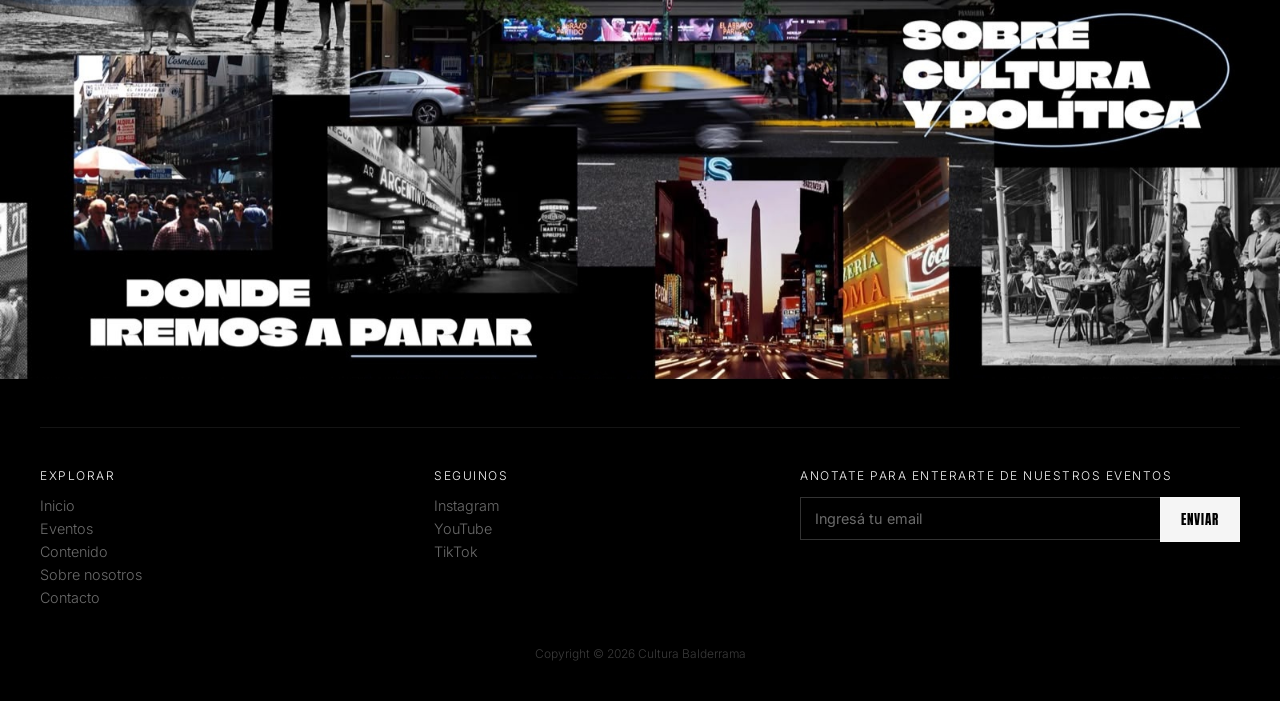
==== commit cdabf9be: "Cambios finales" ====
--- a/index.html
+++ b/index.html
@@ -156,6 +156,11 @@
     font-weight: 300;
     color: var(--white);
   }
+  /* Las frases marcadas en el texto con <span class="highlight">. */
+  .about .highlight{
+    color: #DDB043;
+    font-weight: bold;
+  }
 
   @media (max-width: 700px){
     /* En vertical la foto de escritorio recorta mal: va una sola para celular. */
